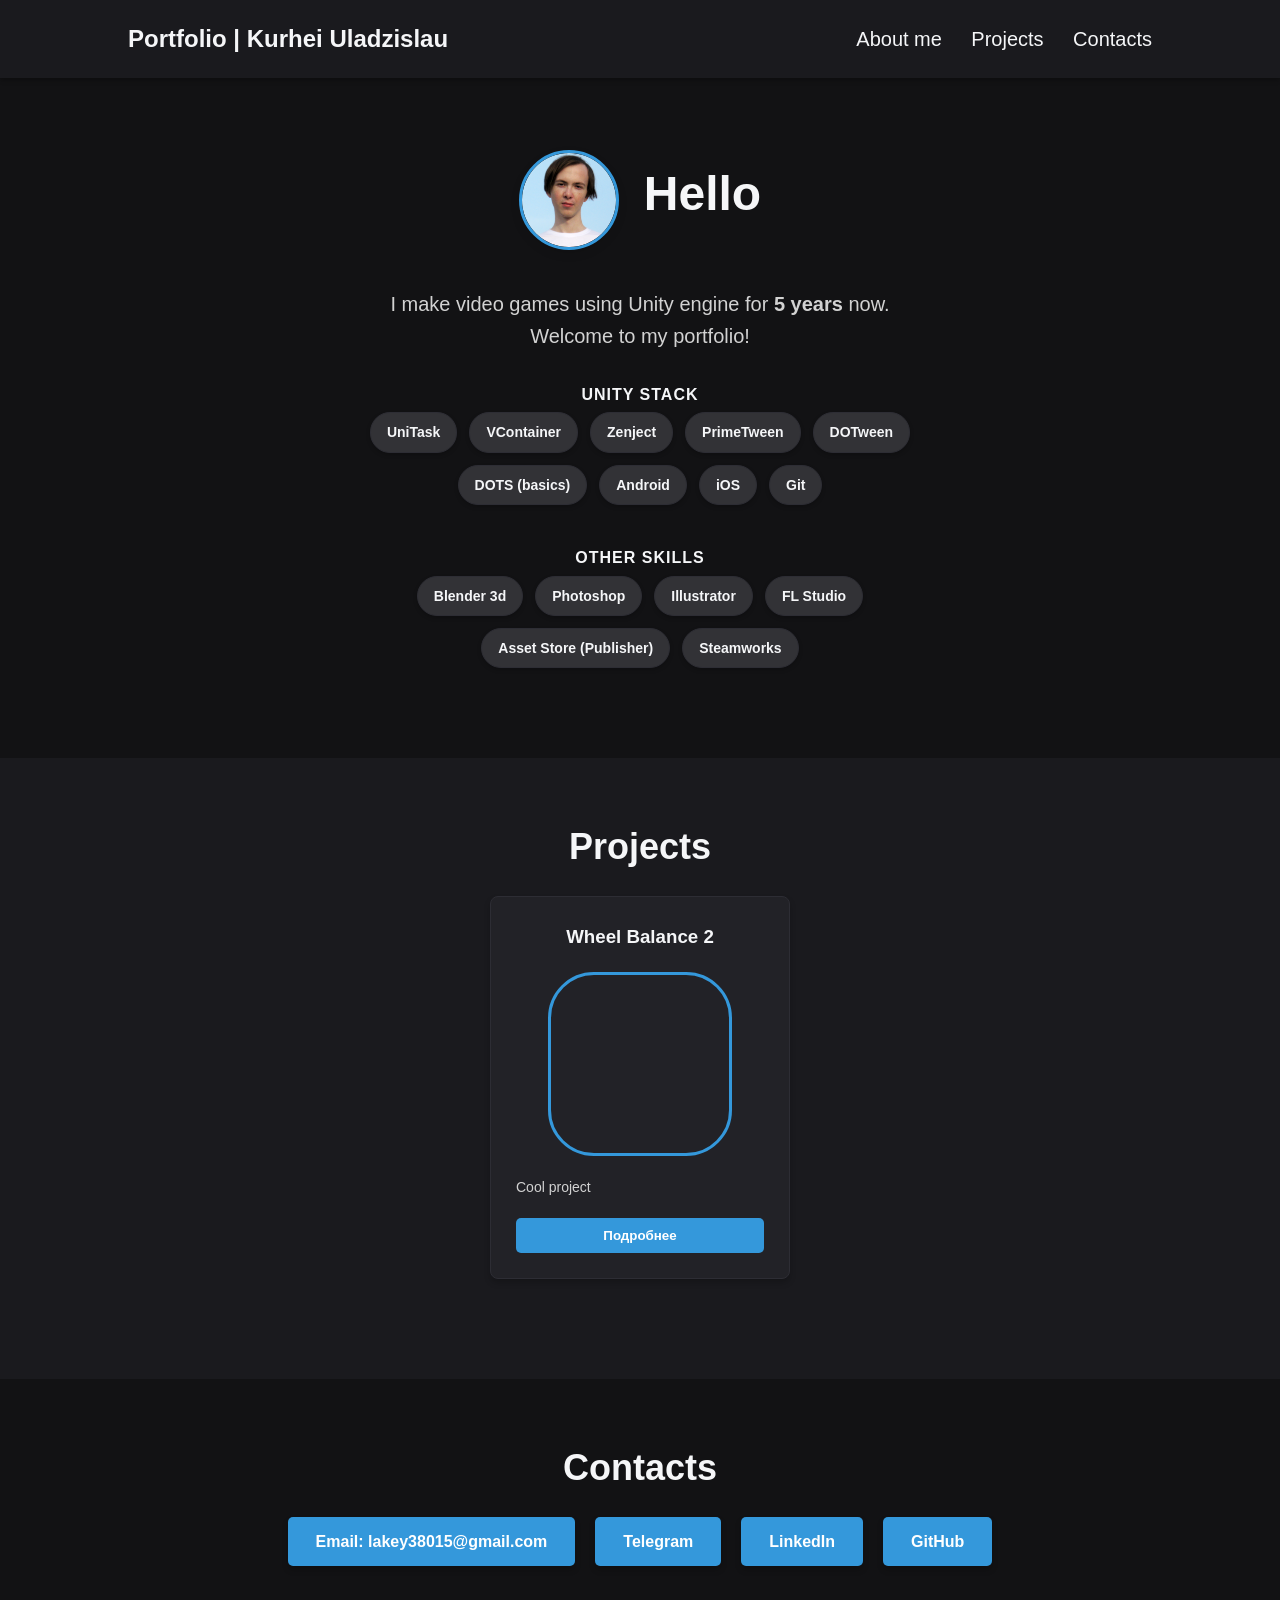
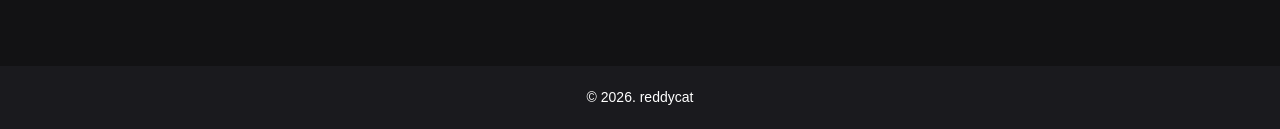
==== index.html @ 5a5abfe5 "[dev] WIP" ====
<!DOCTYPE html>
<html lang="ru">
<head>
    <meta charset="UTF-8">
    <meta name="viewport" content="width=device-width, initial-scale=1.0">
    <title>PORTFOLIO | Kurhei Uladzislau</title>
    <link rel="stylesheet" href="style.css">
</head>
<body>

    <header class="header">
        <a href="#" class="logo">Portfolio | Kurhei Uladzislau</a>
        <nav class="navbar">
            <a href="#about">About me</a>
            <a href="#projects">Projects</a>
            <a href="#contacts">Contacts</a>
        </nav>
    </header>

    <section id="about" class="about-section">
        <div class="about-content">
            
            <div class="about-main">
                <div class="about-avatar-wrapper">
                    <img src="images/me.png" alt="Моё фото" onerror="this.src='https://placeholder.com'">
                </div>
                <div class="about-greeting">
                    <h1>Hello</h1>
                </div>
            </div>

            <p class="about-description">
                I make video games using Unity engine for <b>5 years</b> now.<br>Welcome to my portfolio!
            </p>
            

            <div class="about-skills-wrapper">
                <h3 class="skills-title">Unity stack</h3>
                <div class="about-skills">
                    <span class="skill-tag">UniTask</span>
                    <span class="skill-tag">VContainer</span>
                    <span class="skill-tag">Zenject</span>
                    <span class="skill-tag">PrimeTween</span>
                    <span class="skill-tag">DOTween</span>
                    <span class="skill-tag">DOTS (basics)</span>
                    <span class="skill-tag">Android</span>
                    <span class="skill-tag">iOS</span>
                    <span class="skill-tag">Git</span>
                </div>
            </div>

            <div class="about-skills-wrapper">
                <h3 class="skills-title">Other skills</h3>
                <div class="about-skills">
                    <span class="skill-tag">Blender 3d</span>
                    <span class="skill-tag">Photoshop</span>
                    <span class="skill-tag">Illustrator</span>
                    <span class="skill-tag">FL Studio</span>
                    <span class="skill-tag">Asset Store (Publisher)</span>
                    <span class="skill-tag">Steamworks</span>
                </div>
            </div>
        </div>
    </section>

    <section id="projects" class="projects-section">
        <h2>Projects</h2>
        <div class="projects-grid" id="projectsGrid"></div>
    </section>

    <div class="modal-overlay" id="projectModal">
        <div class="modal-content">
            <button class="modal-close">&times;</button>
            <h2 id="modalTitle"></h2>
            <div class="modal-video-wrapper" id="modalVideoWrapper"></div>
            <div class="modal-screenshots" id="modalScreenshots"></div>
            <p id="modalDescription"></p>
        </div>
    </div>

<div class="modal-overlay image-preview-modal" id="imageModal">
    <div class="image-preview-content">
        <button class="gallery-btn prev-btn">&lsaquo;</button>
        <button class="gallery-btn next-btn">&rsaquo;</button>
        
        <button class="modal-close">&times;</button>
        <img id="previewImage" src="" alt="Крупный просмотр">
    </div>
</div>

    <section id="contacts" class="contacts-section">
        <h2>Contacts</h2>
        <div class="contact-links">
            <a href="mailto:lakey38015@gmail.com" class="contact-item">Email: lakey38015@gmail.com</a>
            <a href="https://t.me/reddycat" target="_blank" class="contact-item">Telegram</a>
            <a href="https://www.linkedin.com/in/uladzislau-kurhei/" target="_blank" class="contact-item">LinkedIn</a>
            <a href="https://github.com/MrBelarus" target="_blank" class="contact-item">GitHub</a>
        </div>
    </section>

    <footer class="footer">
        <p>&copy; 2026. reddycat</p>
    </footer>

    <script src="script.js"></script>
</body>
</html>
---- style.css ----
:root {
    --primary-color: #3498db;
    --primary-hover: #2980b9;
    --bg-main: #121214;
    --bg-second: #323236;
    --bg-card: #1a1a1e;
    --bg-card-inner: #222227;
    --text-dark: #f5f6f8;
    --text-muted: #d2d2d2;
    --text-nav: #f5f6f8;
    --border-color: #2d2d34;
    --shadow-light: rgba(0, 0, 0, 0.2);
    --shadow-header: rgba(0, 0, 0, 0.3);
    --shadow-hover: rgba(0, 0, 0, 0.45);
}


* {
    margin: 0;
    padding: 0;
    box-sizing: border-box;
    font-family: 'Segoe UI', Tahoma, Geneva, Verdana, sans-serif;
}

html {
    scroll-behavior: smooth;
}

body {
    background-color: var(--bg-main);
    color: #333;
    line-height: 1.6;
}

body.no-scroll {
    overflow: hidden;
}

.header {
    position: fixed;
    top: 0;
    left: 0;
    width: 100%;
    background-color: var(--bg-card);
    display: flex;
    justify-content: space-between;
    align-items: center;
    padding: 20px 10%;
    box-shadow: 0 2px 5px var(--shadow-header);
    z-index: 1000;
}

.logo {
    font-size: 24px;
    font-weight: bold;
    color: var(--text-dark);
    text-decoration: none;
}

.navbar a {
    font-size: 20px;
    color: var(--text-nav);
    text-decoration: none;
    margin-left: 25px;
    transition: color 0.3s;
}

.navbar a:hover {
    color: var(--primary-color);
}

.about-section {
    min-height: calc(50vh - 74px);
    padding-top: 150px;
    padding-bottom: 50px;
    padding-left: 10%;
    padding-right: 10%;
    display: flex;
    align-items: center;
    justify-content: center;
    background: var(--bg-main);
    text-align: center;
}

.about-content h1 {
    font-size: 48px;
    margin-bottom: 20px;
    color: var(--text-dark);
}

.highlight {
    color: var(--primary-color);
}

.about-content p {
    font-size: 20px;
    max-width: 600px;
    margin: 0 auto 30px;
    color: var(--text-muted);
}

.about-main {
    display: flex;
    align-items: center;
    justify-content: center;
    gap: 25px;
    margin: 0 auto 30px;
    width: fit-content;
    max-width: 100%;
}

.about-avatar-wrapper img {
    width: 100px;
    height: 100px;
    max-width: 120px;
    max-height: 120px;
    min-width: 70px;
    min-height: 70px;
    border-radius: 50%;
    object-fit: cover;
    border: 3px solid var(--primary-color);
    box-shadow: 0 4px 10px rgba(0,0,0,0.1);
    flex-shrink: 0;
}

.about-greeting h1 {
    font-size: 48px;
    color: var(--text-dark);
    text-align: left;
    line-height: 1.2;
}

@media (max-width: 768px) {
    .about-main {
        gap: 15px;
    }
    
    .about-avatar-wrapper img {
        width: 80px;
        height: 80px;
    }
    
    .about-greeting h1 {
        font-size: 32px;
    }
}

/* Skills */
.about-skills {
    display: flex;
    flex-wrap: wrap;
    justify-content: center;
    gap: 12px;
    max-width: 600px;
    margin: 0 auto 40px;
}

.about-skills-wrapper {
    margin-bottom: 40px;
}

.skill-tag {
    background-color: var(--bg-second);
    color: var(--text-dark);
    padding: 8px 16px;
    font-size: 14px;
    font-weight: 600;
    border-radius: 20px;
    border: 1px solid var(--border-color);
    box-shadow: 0 2px 4px var(--shadow-light);
    transition: transform 0.2s ease, border-color 0.2s ease;
}

.skills-title {
    font-size: 16px;
    color: var(--text-dark);
    text-transform: uppercase;
    letter-spacing: 1px;
    margin-bottom: 5px;
    text-align: center;
}

.skill-tag:hover {
    border-color: var(--primary-color);
}

/* Other */

.btn {
    display: inline-block;
    padding: 8px 28px;
    background-color: var(--primary-color);
    color: #fff;
    text-decoration: none;
    border-radius: 5px;
    font-weight: bold;
    transition: background 0.3s;
}

.btn:hover {
    background-color: var(--primary-hover);
}

.projects-section {
    padding: 60px 10% 100px;
    background-color: var(--bg-card);
}

.projects-section h2, .contacts-section h2 {
    text-align: center;
    font-size: 36px;
    margin-bottom: 20px;
    color: var(--text-dark);
}

.projects-grid {
    display: flex;
    flex-wrap: wrap;
    gap: 30px;
    justify-content: center;
}

.project-card {
    background-color: var(--bg-card-inner);
    border: 1px solid var(--border-color);
    border-radius: 8px;
    padding: 25px;
    width: 300px;
    box-shadow: 0 4px 6px var(--shadow-light);
    transition: transform 0.1s ease-out, box-shadow 0.5s ease;
}

.project-card:hover {
    transform: scale(1.05);
    box-shadow: 0 4px 8px var(--shadow-hover);
}

.project-card h3 {
    text-align: center;
    margin-bottom: 15px;
    color: var(--text-dark);
}

.project-card p {
    font-size: 14px;
    color: var(--text-muted);
    margin-bottom: 20px;
}

.project-link {
    color: var(--primary-color);
    text-decoration: none;
    font-weight: bold;
}

.project-image-wrapper {
    display: flex;
    justify-content: center;
    align-items: center;
    margin: 20px 0;
}

.project-image-wrapper img {
    width: 184px;
    height: 184px;
    border-radius: 25%;
    object-fit: cover;
    border: 3px solid var(--primary-color);
}

.project-image-click {
    cursor: pointer;
    transition: opacity 0.2s ease;
}

.project-image-click:hover {
    opacity: 0.85;
}

/* Modal / Popup window project info */
.project-btn-open {
    display: inline-block;
    padding: 10px 20px;
    background-color: var(--primary-color);
    color: #fff;
    border: none;
    border-radius: 5px;
    font-weight: bold;
    cursor: pointer;
    transition: background 0.3s;
    width: 100%;
    text-align: center;
}

.project-btn-open:hover {
    background-color: var(--primary-hover);
}

.modal-overlay {
    position: fixed;
    top: 0;
    left: 0;
    width: 100%;
    height: 100%;
    background-color: rgba(0, 0, 0, 0.6);
    backdrop-filter: blur(5px);
    display: flex;
    justify-content: center;
    align-items: center;
    z-index: 2000;
    opacity: 0;
    pointer-events: none;
    transition: none;
}

.modal-overlay.active {
    opacity: 1;
    pointer-events: all;
}

.modal-content {
    background-color: var(--bg-card);
    padding: 40px;
    border-radius: 12px;
    width: 90%;
    max-width: 800px;
    max-height: 90vh;
    overflow-y: auto;
    position: relative;
    box-shadow: 0 20px 40px rgba(0, 0, 0, 0.3);
    opacity: 0;
    transform: scale(0.85);
    transition: opacity 0.5s ease, transform 0.3s ease;
}

#modalTitle {
    color: var(--text-dark);
    font-size: 24px;
    margin-bottom: 16px;
}

.modal-overlay.active .modal-content {
    opacity: 1;
    transform: scale(1);
}

.modal-close {
    position: absolute;
    top: 15px;
    right: 20px;
    font-size: 30px;
    background: none;
    border: none;
    color: var(--text-dark);
    cursor: pointer;
}



.modal-screenshots {
    display: flex;
    flex-wrap: nowrap;
    gap: 15px;
    margin-bottom: 25px;
    overflow-x: auto;
    overflow-y: hidden;
    padding-bottom: 10px;
    
    -webkit-overflow-scrolling: touch; 
    scroll-snap-type: x mandatory;
}

.modal-screenshots img {
    width: 280px;
    height: 180px;
    flex-shrink: 0;
    border-radius: 6px;
    border: 1px solid var(--border-color);
    object-fit: cover;
    scroll-snap-align: start;
}

.modal-screenshots::-webkit-scrollbar {
    height: 6px;
}

.modal-screenshots::-webkit-scrollbar-track {
    background: var(--bg-card-inner);
    border-radius: 10px;
}

.modal-screenshots::-webkit-scrollbar-thumb {
    background: var(--primary-color);
    border-radius: 10px;
}



.modal-video-wrapper {
    position: relative;
    width: 100%;
    margin-bottom: 25px;
    background: #000;
    border-radius: 8px;
    overflow: hidden;
    box-shadow: 0 4px 10px rgba(0,0,0,0.1);
    display: flex;
    justify-content: center;
    align-items: center;
}

.modal-video-wrapper .video-blur {
    position: absolute;
    top: 0;
    left: 0;
    width: 100%;
    height: 100%;
    object-fit: cover;
    filter: blur(25px) brightness(0.6);
    transform: scale(1.1);
    z-index: 1;
    pointer-events: none;
}

.modal-video-wrapper .video-main {
    position: relative;
    z-index: 2;
    display: block;
    width: auto;
    max-width: 100%;
    height: 400px;
    max-height: 50vh;
    object-fit: contain;
}

@media (max-width: 768px) {
    .modal-video-wrapper .video-main {
        height: 300px;
        max-height: 40vh;
    }
}

.modal-content p {
    color: var(--text-muted);
    font-size: 16px;
    line-height: 1.6;
}

/* Image preview start */
.previewable {
    cursor: zoom-in;
    transition: opacity 0.2s ease;
}

.previewable:hover {
    opacity: 0.9;
}

.image-preview-modal {
    background-color: rgba(0, 0, 0, 0.9);
    padding: 20px;
}

.image-preview-content {
    position: relative;
    width: auto;
    height: auto;
    max-width: 90vw;
    max-height: 85vh;
    display: flex;
    justify-content: center;
    align-items: center;
}

.image-preview-content img {
    width: 100%;
    height: 100%;
    max-width: 100%;
    max-height: 85vh;
    border-radius: 6px;
    box-shadow: 0 10px 30px rgba(0, 0, 0, 0.5);
    object-fit: contain;
}

.image-preview-modal .modal-close {
    color: #fff;
    top: -45px;
    right: 0;
    font-size: 36px;
}

@media (max-width: 768px) {
    .image-preview-content {
        max-width: 95vw;
        max-height: 80vh;
    }
    .image-preview-content img {
        max-height: 80vh;
    }
    .image-preview-modal .modal-close {
        top: -40px;
        right: 10px;
    }
}

.gallery-btn {
    position: absolute;
    top: 0;
    height: 100%;
    width: 200px;
    background: transparent;
    border: none;
    color: rgb(255, 255, 255);
    font-size: 70px;
    font-family: serif;
    cursor: pointer;
    z-index: 2010;
    transition: color 0.2s, background-color 0.2s, opacity 0.2s;
    user-select: none;
    background-image: none;
    
    display: flex;
    justify-content: center;
    align-items: center;
}

.gallery-btn:hover {
    color: var(--primary-color);
}

.prev-btn { left: -135px; }
.next-btn { right: -135px; }

@media (max-width: 1100px) {
    .gallery-btn {
        font-size: 50px;
        color: rgba(255, 255, 255, 0.9);
    }

    .prev-btn { left: -70px; }
    .next-btn { right: -70px; }
}

/* Image preview end */

.contacts-section {
    padding: 60px 10% 100px;
    background-color: var(--bg-main);
    text-align: center;
}

.contacts-section p {
    margin-bottom: 30px;
    font-size: 18px;
    color: var(--text-muted);
}

.contact-links {
    display: flex;
    justify-content: center;
    gap: 20px;
    flex-wrap: wrap;
}

.contact-item {
    background-color: var(--primary-color); 
    color: #ffffff;
    padding: 12px 28px;
    font-size: 16px;
    font-weight: bold;
    text-decoration: none;
    border-radius: 5px;
    box-shadow: 0 4px 6px var(--shadow-light);
    display: inline-flex;
    align-items: center;
    gap: 8px;
    transition: background-color 0.2s, transform 0.2s, box-shadow 0.2s;
}

.contact-item:hover {
    background-color: var(--primary-hover);
    color: #fff;
}

.footer {
    background-color: var(--bg-card);
    color: #fff;
    text-align: center;
    padding: 20px;
    font-size: 14px;
}

@media (max-width: 768px) {
    .header {
        flex-direction: column;
        padding: 15px;
    }
    .navbar {
        margin-top: 15px;
    }
    .navbar a {
        margin: 0 10px;
    }
    .about-content h1 {
        font-size: 36px;
    }
    .project-card {
        width: 100%;
    }
}
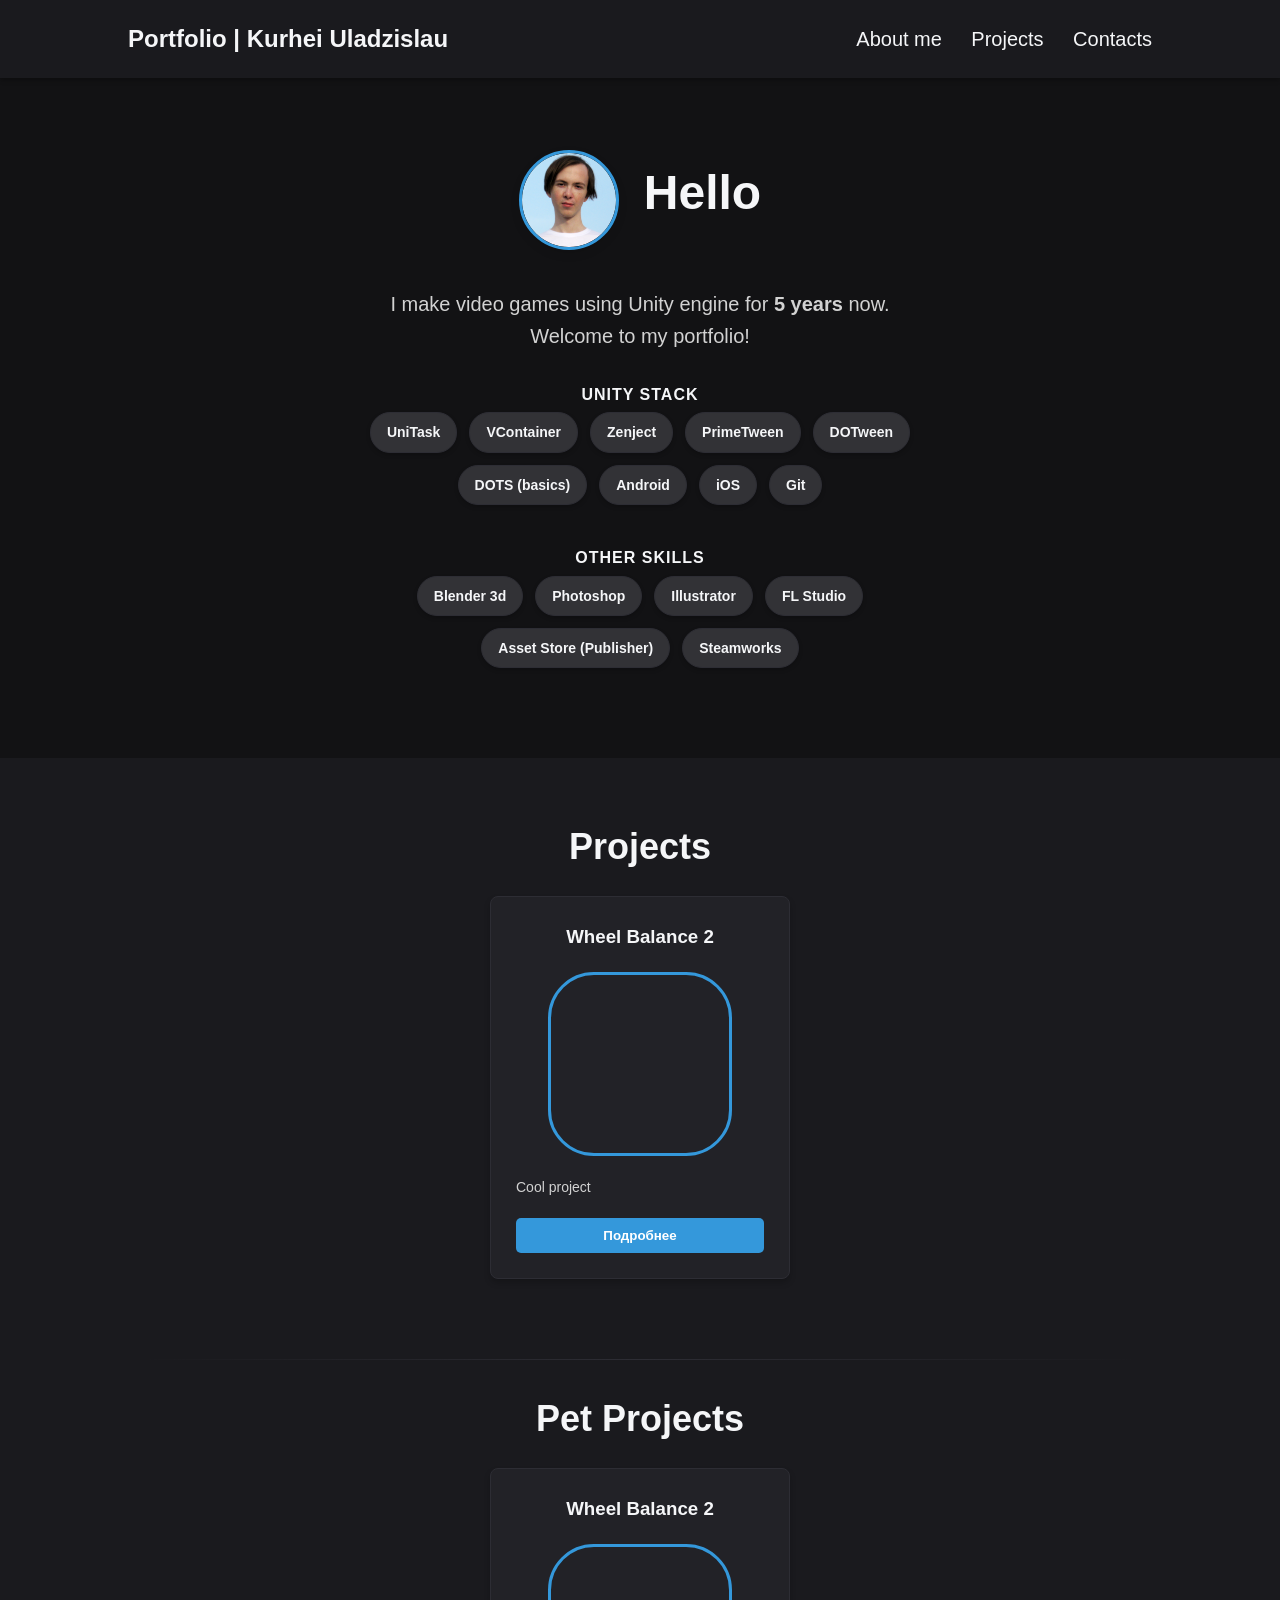
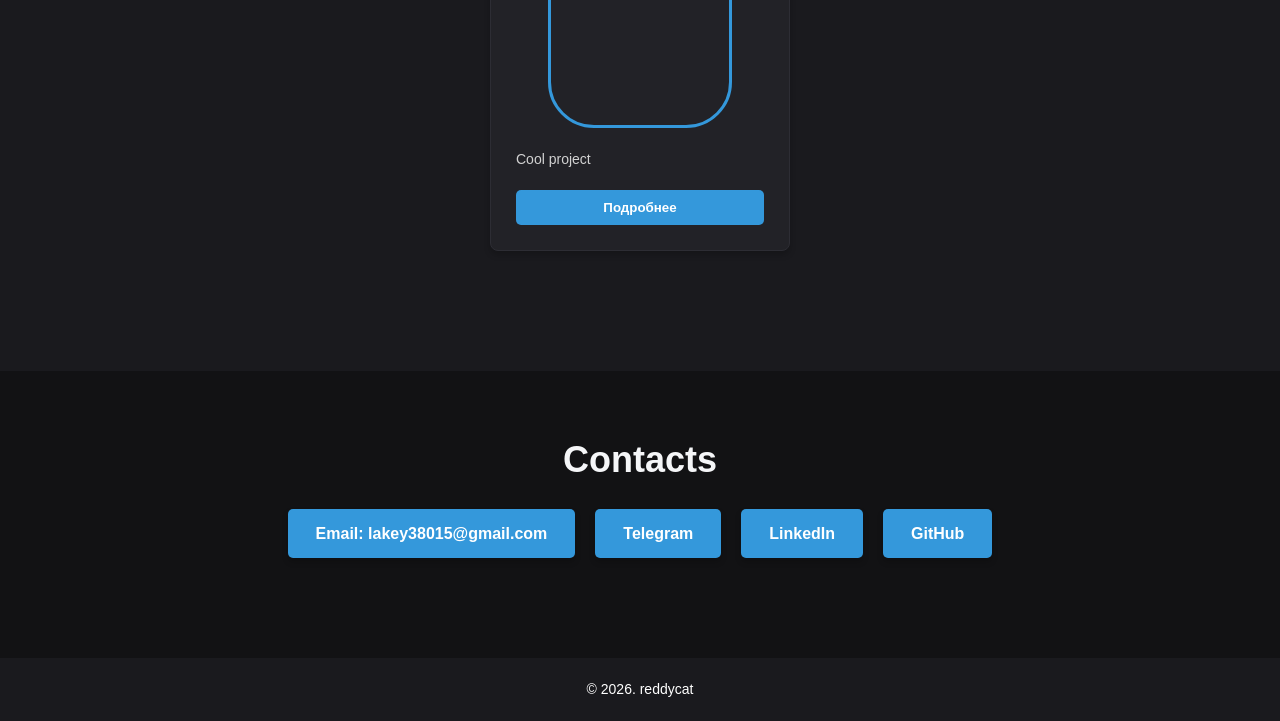
==== commit d541cad6: "WIP" ====
--- a/index.html
+++ b/index.html
@@ -63,10 +63,21 @@
         </div>
     </section>
 
-    <section id="projects" class="projects-section">
+    <!-- Project sections -->
+     
+    <!-- Mark project section first as project-group-first -->
+    <!-- Mark project section last as project-group-last -->
+    <section id="projects" class="projects-section project-group project-group-first">
         <h2>Projects</h2>
         <div class="projects-grid" id="projectsGrid"></div>
     </section>
+
+    <section id="pet-projects" class="projects-section project-group project-group-last">
+        <h2>Pet Projects</h2>
+        <div class="projects-grid" id="petProjectsGrid"></div>
+    </section>
+
+    <!-- End project sections -->
 
     <div class="modal-overlay" id="projectModal">
         <div class="modal-content">
@@ -102,6 +113,7 @@
         <p>&copy; 2026. reddycat</p>
     </footer>
 
+    <script src="markdown-it.min.js"></script>
     <script src="script.js"></script>
 </body>
 </html>
--- a/style.css
+++ b/style.css
@@ -69,6 +69,10 @@
     color: var(--primary-color);
 }
 
+section[id] {
+    scroll-margin-top: 30px;
+}
+
 .about-section {
     min-height: calc(50vh - 74px);
     padding-top: 150px;
@@ -127,21 +131,24 @@
     font-size: 48px;
     color: var(--text-dark);
     text-align: left;
-    line-height: 1.2;
-}
-
-@media (max-width: 768px) {
+}
+
+@media (max-width: 864px) {
     .about-main {
         gap: 15px;
     }
     
     .about-avatar-wrapper img {
-        width: 80px;
-        height: 80px;
+        width: 100px;
+        height: 100px;
     }
     
     .about-greeting h1 {
-        font-size: 32px;
+        font-size: 48px;
+    }
+
+    section[id] {
+        scroll-margin-top: 50px;
     }
 }
 
@@ -202,7 +209,7 @@
 }
 
 .projects-section {
-    padding: 60px 10% 100px;
+    padding: 60px 5px 100px;
     background-color: var(--bg-card);
 }
 
@@ -211,6 +218,29 @@
     font-size: 36px;
     margin-bottom: 20px;
     color: var(--text-dark);
+}
+
+.project-group {
+    padding-top: 30px;
+    padding-bottom: 50px;
+}
+
+.project-group-first {
+    padding-top: 60px;
+}
+
+.project-group-last {
+    padding-bottom: 120px;
+}
+
+.project-group + .project-group::before {
+    content: "";
+    display: block;
+    width: 80%;
+    max-width: 1000px;
+    height: 1px;
+    background: linear-gradient(to right, transparent, var(--border-color), transparent);
+    margin: 0 auto 30px; /* Отступ до заголовка */
 }
 
 .projects-grid {
@@ -225,7 +255,8 @@
     border: 1px solid var(--border-color);
     border-radius: 8px;
     padding: 25px;
-    width: 300px;
+    flex: 1 1 300px;
+    max-width: 300px;
     box-shadow: 0 4px 6px var(--shadow-light);
     transition: transform 0.1s ease-out, box-shadow 0.5s ease;
 }
@@ -328,15 +359,44 @@
     overflow-y: auto;
     position: relative;
     box-shadow: 0 20px 40px rgba(0, 0, 0, 0.3);
+
+    scrollbar-width: thin;
+    scrollbar-color: var(--primary-color) var(--bg-card-inner);
+
     opacity: 0;
     transform: scale(0.85);
     transition: opacity 0.5s ease, transform 0.3s ease;
 }
 
+.modal-content::-webkit-scrollbar {
+    width: 6px;
+}
+
+.modal-content::-webkit-scrollbar-track {
+    background: var(--bg-card-inner);
+    border-radius: 0 12px 12px 0;
+}
+
+.modal-content::-webkit-scrollbar-thumb {
+    background: var(--primary-color);
+    border-radius: 10px;
+}
+
+.modal-content::-webkit-scrollbar-thumb:hover {
+    background: var(--primary-hover);
+}
+
 #modalTitle {
     color: var(--text-dark);
     font-size: 24px;
     margin-bottom: 16px;
+}
+
+@media (max-width: 768px) {
+    .modal-content {
+        padding: 20px;
+        width: 95%;
+    }
 }
 
 .modal-overlay.active .modal-content {
@@ -433,7 +493,7 @@
     object-fit: contain;
 }
 
-@media (max-width: 768px) {
+@media (max-width: 864px) {
     .modal-video-wrapper .video-main {
         height: 300px;
         max-height: 40vh;
@@ -489,7 +549,7 @@
     font-size: 36px;
 }
 
-@media (max-width: 768px) {
+@media (max-width: 864px) {
     .image-preview-content {
         max-width: 95vw;
         max-height: 80vh;
@@ -590,7 +650,7 @@
     font-size: 14px;
 }
 
-@media (max-width: 768px) {
+@media (max-width: 864px) {
     .header {
         flex-direction: column;
         padding: 15px;
@@ -607,4 +667,80 @@
     .project-card {
         width: 100%;
     }
+}
+
+/* markdown text */
+.md-content {
+    width: 100%;
+    word-break: break-word;
+    overflow-wrap: break-word;
+}
+
+.md-content ul, 
+.md-content ol {
+    padding-left: 24px;
+    margin-top: 8px;
+    margin-bottom: 16px;
+    list-style-position: outside;
+}
+
+.md-content li {
+    margin-bottom: 6px;
+    color: var(--text-muted);
+    line-height: 1.6;
+}
+
+.md-content p {
+    color: var(--text-muted);
+    font-size: 16px;
+    line-height: 1.6;
+    margin-bottom: 14px;
+}
+
+.md-content h1, .md-content h2, .md-content h3, 
+.md-content h4, .md-content h5, .md-content h6 {
+    color: var(--text-dark);
+    margin-top: 20px;
+    margin-bottom: 10px;
+    line-height: 1.3;
+}
+
+.md-content h3 { font-size: 20px; }
+
+.md-content a {
+    color: var(--primary-color);
+    text-decoration: none;
+    font-weight: bold;
+    word-break: break-all;
+    transition: color 0.2s;
+}
+
+.md-content a:hover {
+    color: var(--primary-hover);
+    text-decoration: underline;
+}
+
+.md-content pre {
+    background-color: var(--bg-card-inner);
+    border: 1px solid var(--border-color);
+    padding: 14px;
+    border-radius: 8px;
+    overflow-x: auto;
+    margin: 15px 0;
+}
+
+.md-content code {
+    font-family: 'Courier New', Courier, monospace;
+    font-size: 14px;
+    color: var(--primary-color);
+    background-color: rgba(255, 255, 255, 0.05);
+    padding: 2px 6px;
+    border-radius: 4px;
+}
+
+.md-content img {
+    max-width: 100%;
+    height: auto;
+    border-radius: 6px;
+    margin: 15px 0;
 }
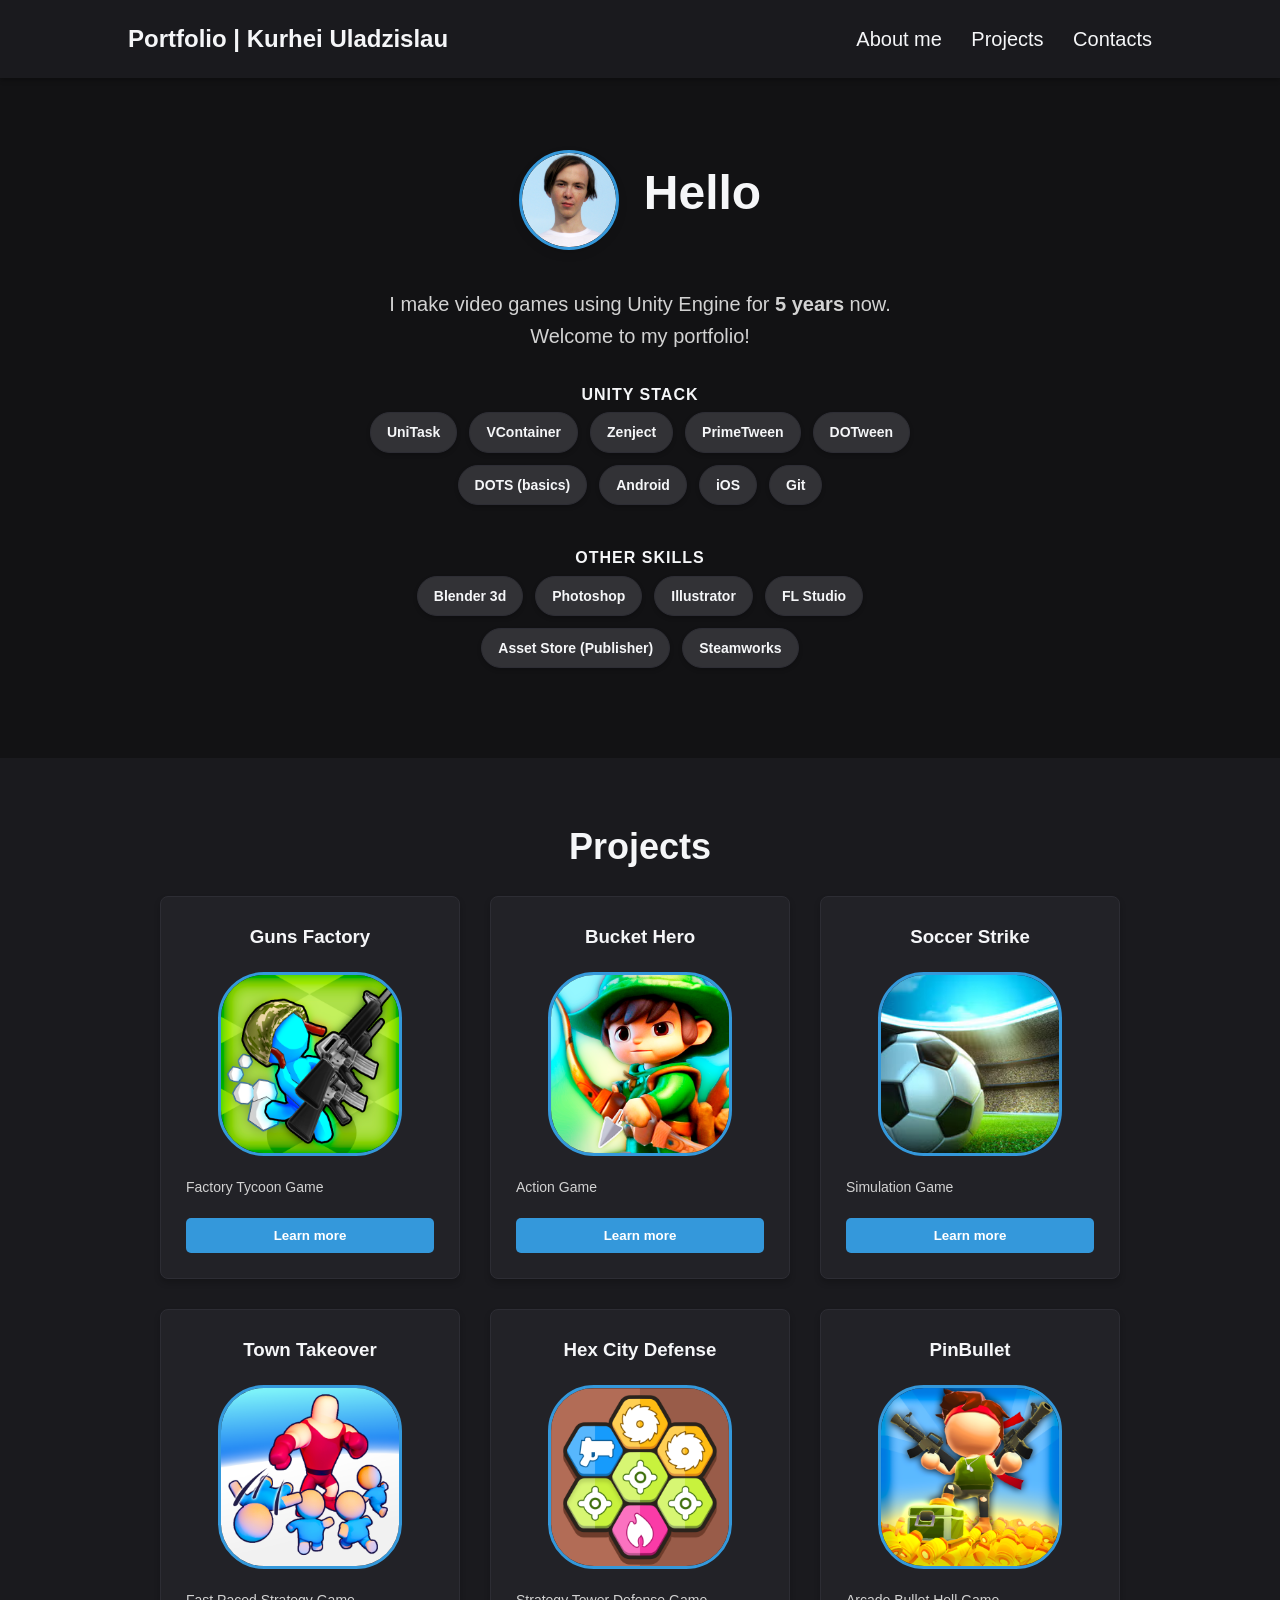
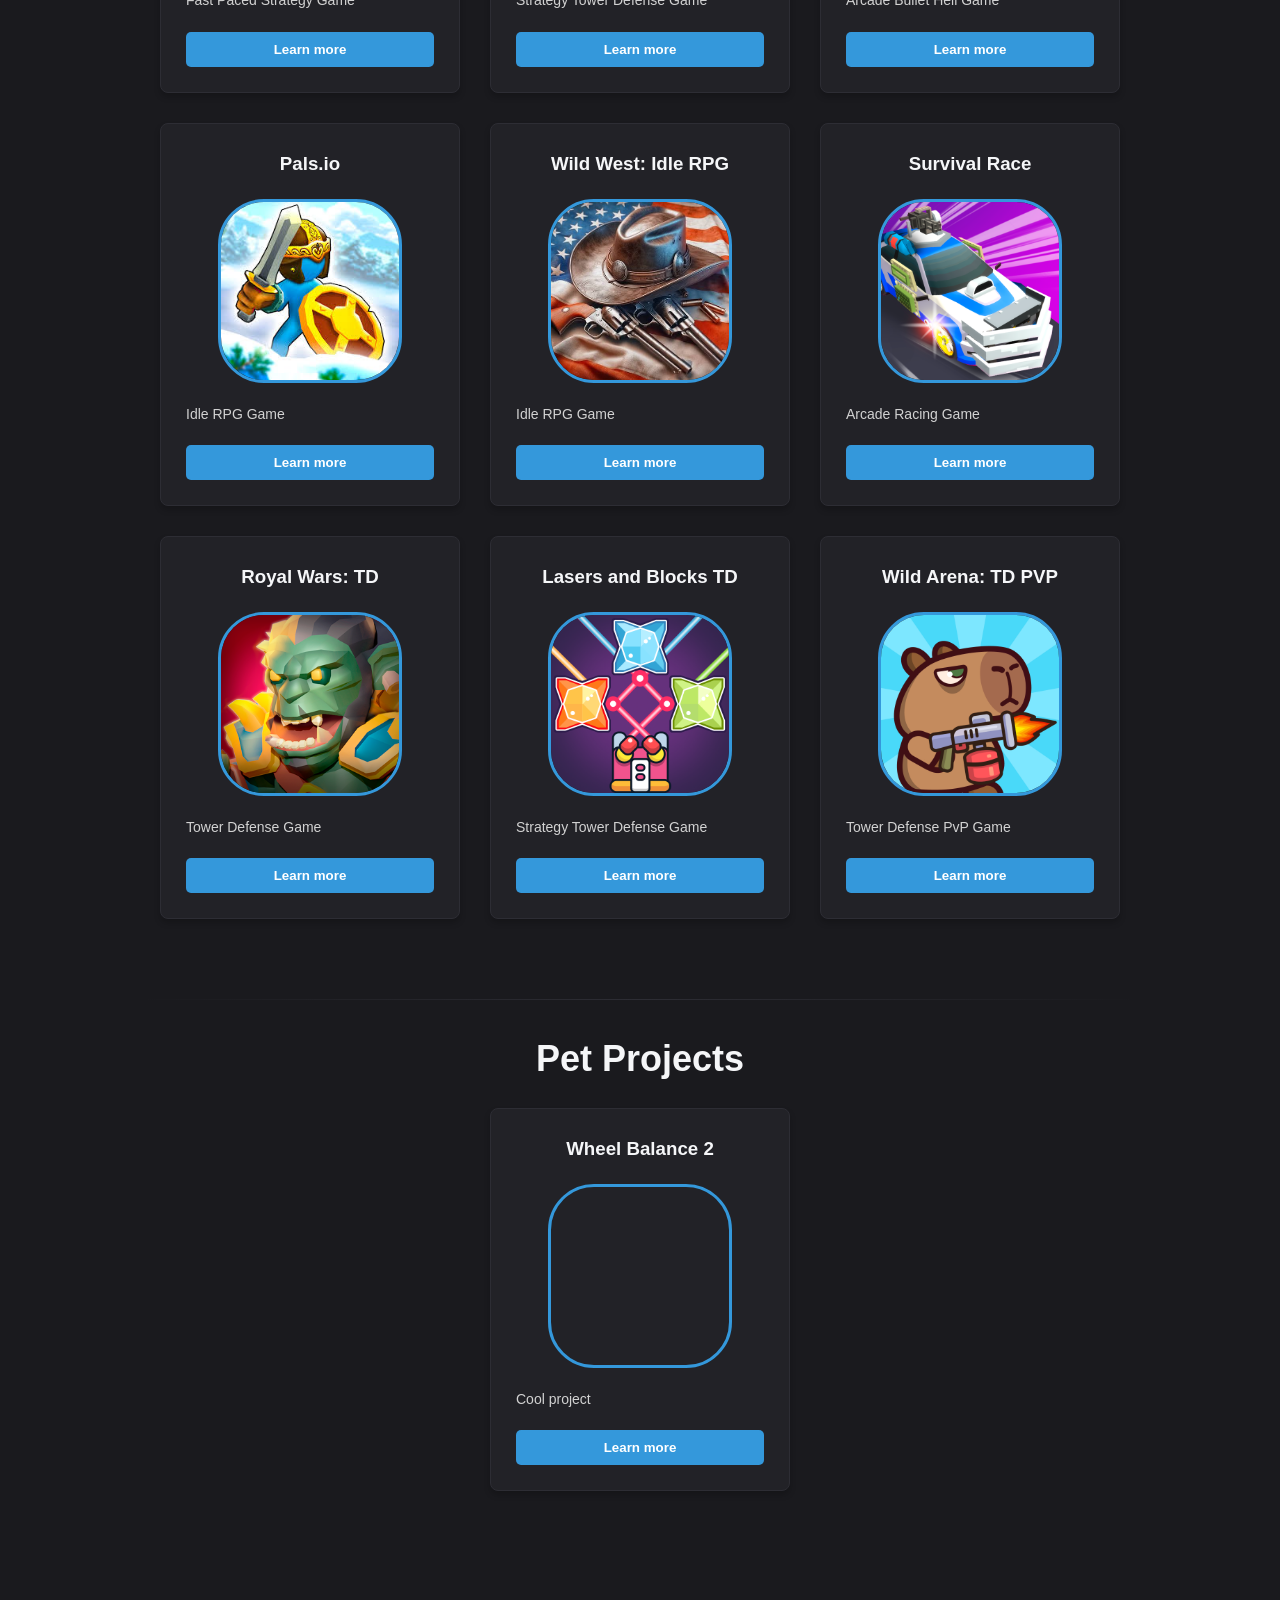
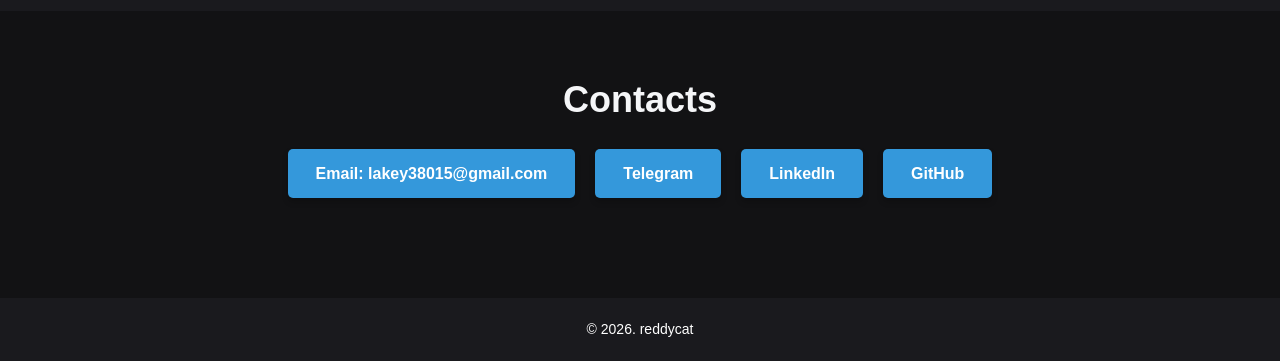
==== commit 4a9502b4: "Job projects without video" ====
--- a/index.html
+++ b/index.html
@@ -30,7 +30,7 @@
             </div>
 
             <p class="about-description">
-                I make video games using Unity engine for <b>5 years</b> now.<br>Welcome to my portfolio!
+                I make video games using Unity Engine for <b>5 years</b> now.<br>Welcome to my portfolio!
             </p>
             
 
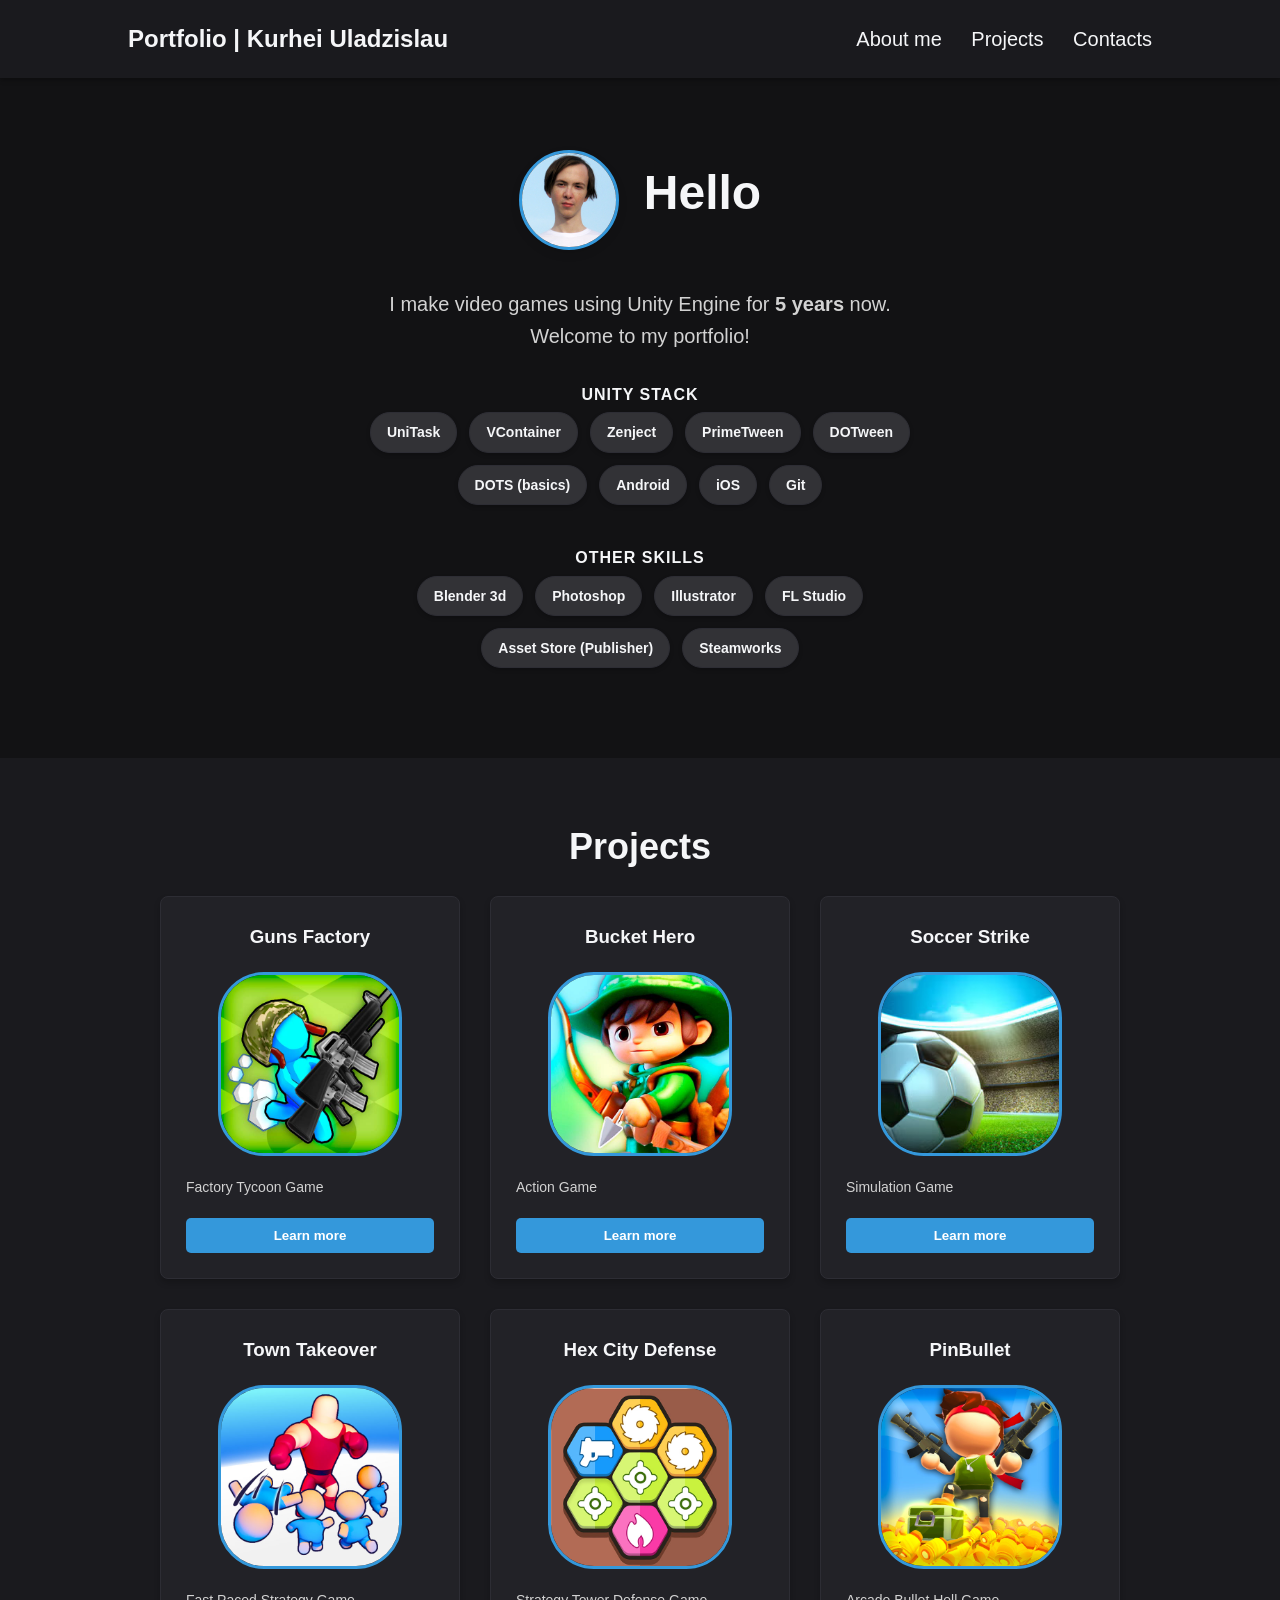
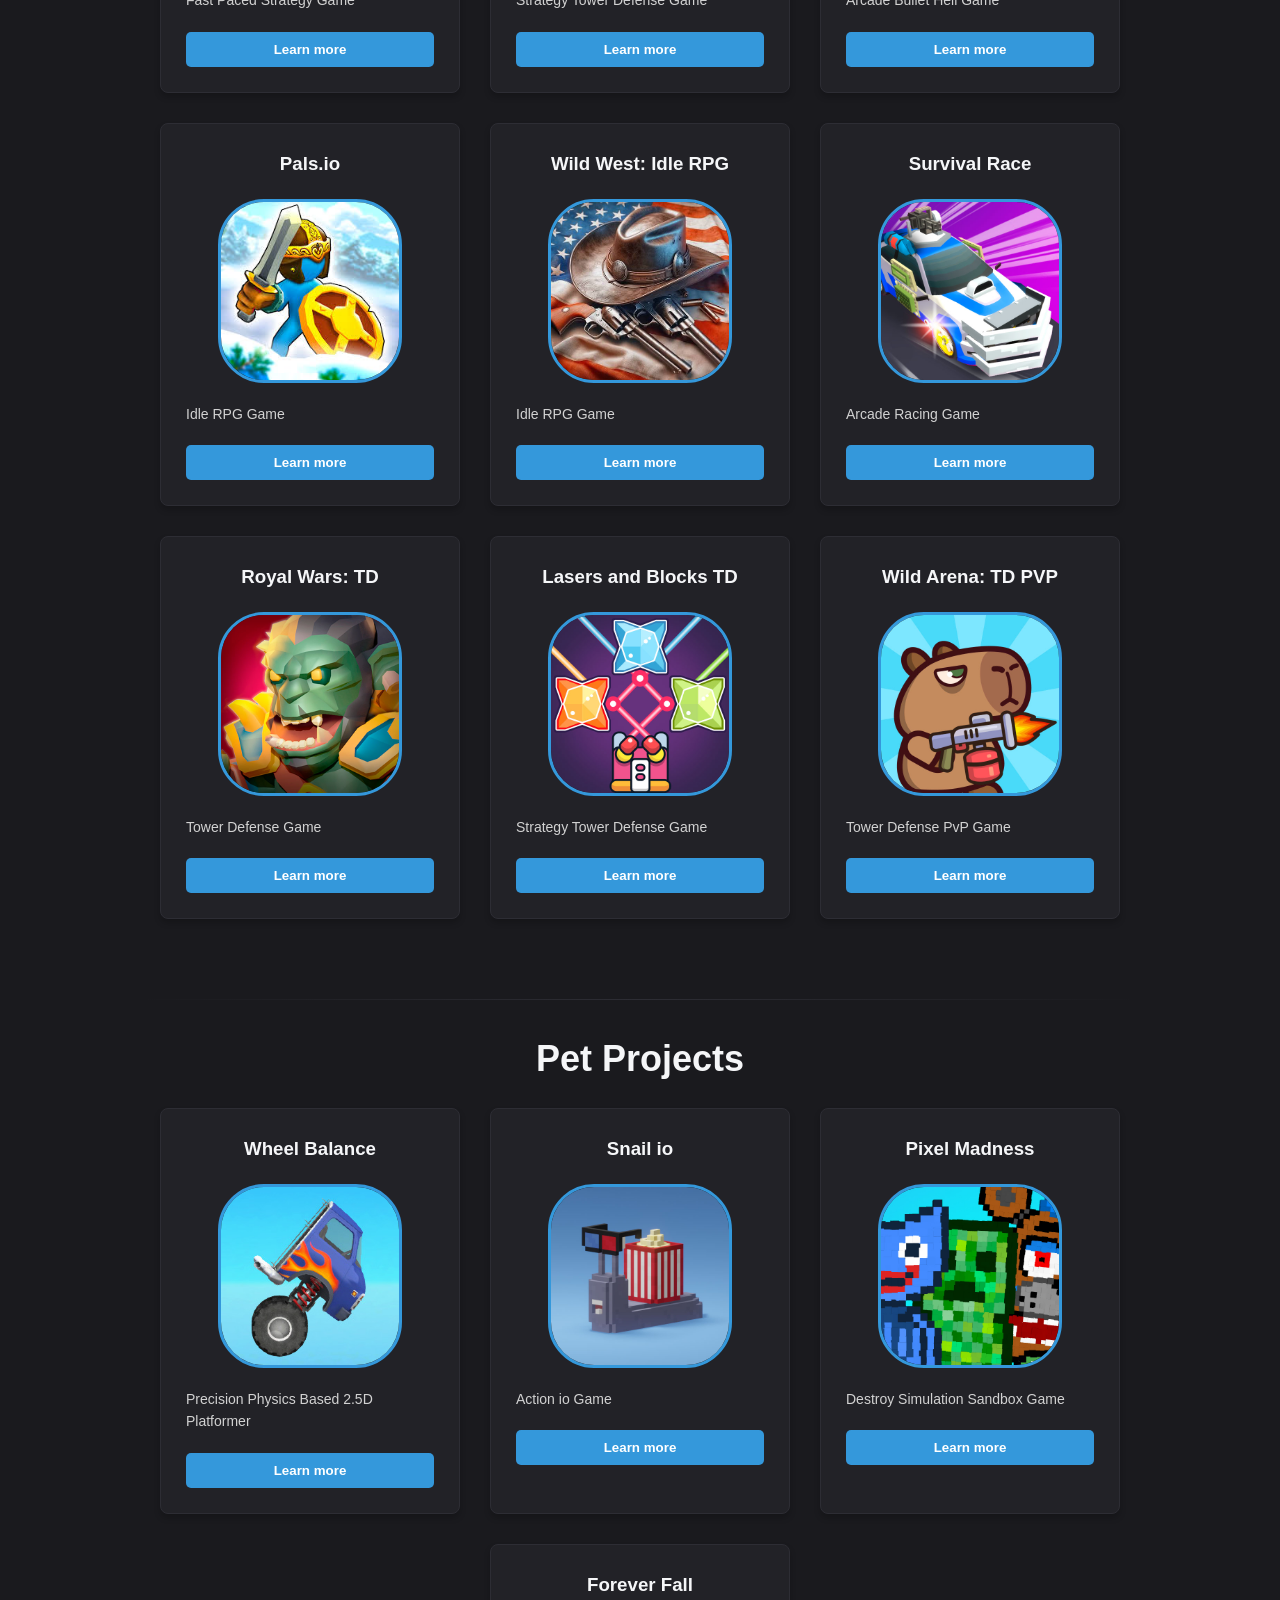
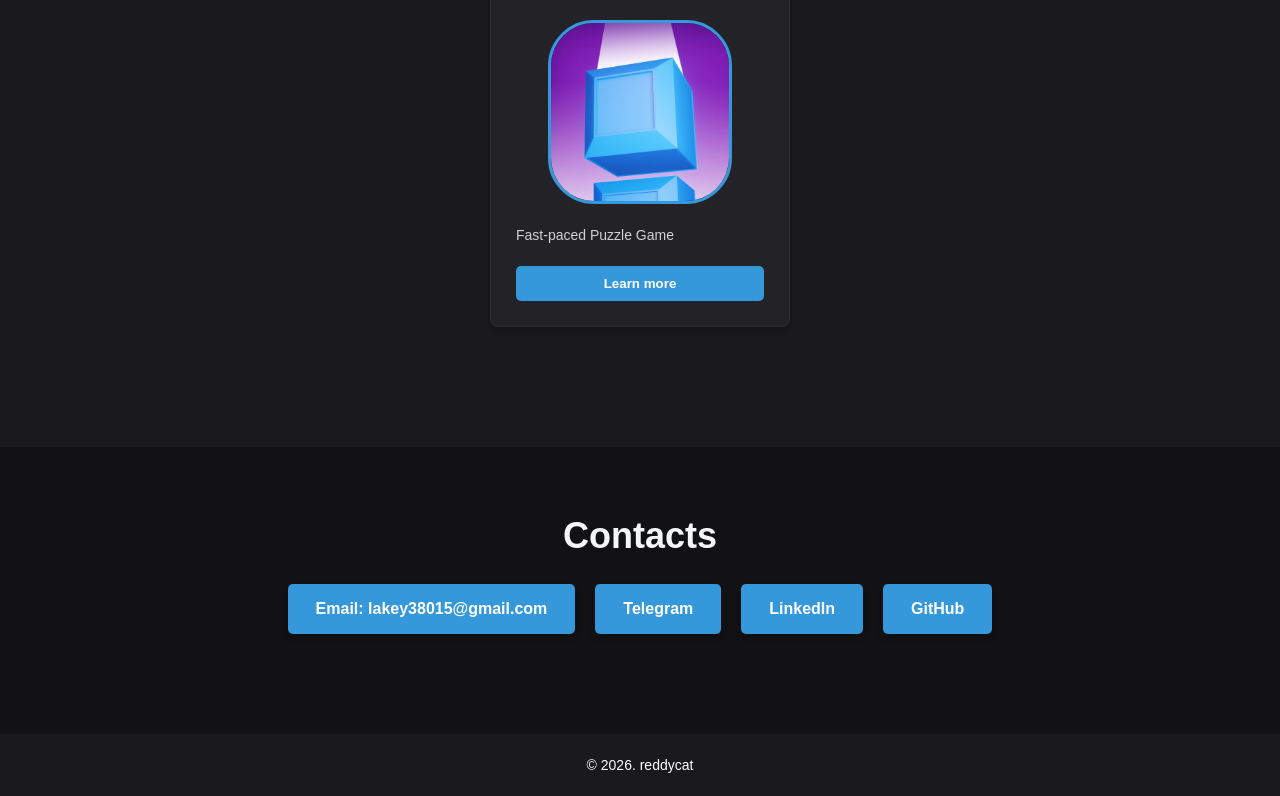
==== commit 8825c021: "[dev] Youtube video support | Embed frame support" ====
--- a/index.html
+++ b/index.html
@@ -85,6 +85,7 @@
             <h2 id="modalTitle"></h2>
             <div class="modal-video-wrapper" id="modalVideoWrapper"></div>
             <div class="modal-screenshots" id="modalScreenshots"></div>
+            <div id="embeddedWrapper"></div>
             <p id="modalDescription"></p>
         </div>
     </div>
--- a/style.css
+++ b/style.css
@@ -491,6 +491,23 @@
     height: 400px;
     max-height: 50vh;
     object-fit: contain;
+}
+
+.youtube-responsive-wrapper {
+    position: relative;
+    padding-bottom: 56.25%;
+    height: 0;
+    overflow: hidden;
+    width: 100%;
+    border-radius: 8px;
+}
+
+.youtube-responsive-wrapper iframe {
+    position: absolute;
+    top: 0;
+    left: 0;
+    width: 100%;
+    height: 100%;
 }
 
 @media (max-width: 864px) {
@@ -743,4 +760,44 @@
     height: auto;
     border-radius: 6px;
     margin: 15px 0;
+}
+
+
+/* Embeded for modal window */
+.project-btn-embed {
+    display: inline-block;
+    padding: 10px 20px;
+    background-color: var(--primary-color);
+    color: #fff;
+    border: none;
+    border-radius: 5px;
+    font-weight: bold;
+    cursor: pointer;
+    transition: background 0.3s;
+    width: 100%;
+    text-align: center;
+}
+
+.project-btn-embed:hover {
+    background-color: var(--primary-hover);
+}
+
+.embed-responsive-wrapper {
+    position: relative;
+    width: 100%;
+    padding-bottom: 56.25%;
+    height: 0;
+    margin: 20px 0;
+    overflow: hidden;
+    border-radius: 8px;
+    box-shadow: 0 4px 12px rgba(0,0,0,0.15);
+}
+
+.embed-responsive-wrapper iframe {
+    position: absolute;
+    top: 0;
+    left: 0;
+    width: 100% !important;
+    height: 100% !important;
+    border: 0;
 }
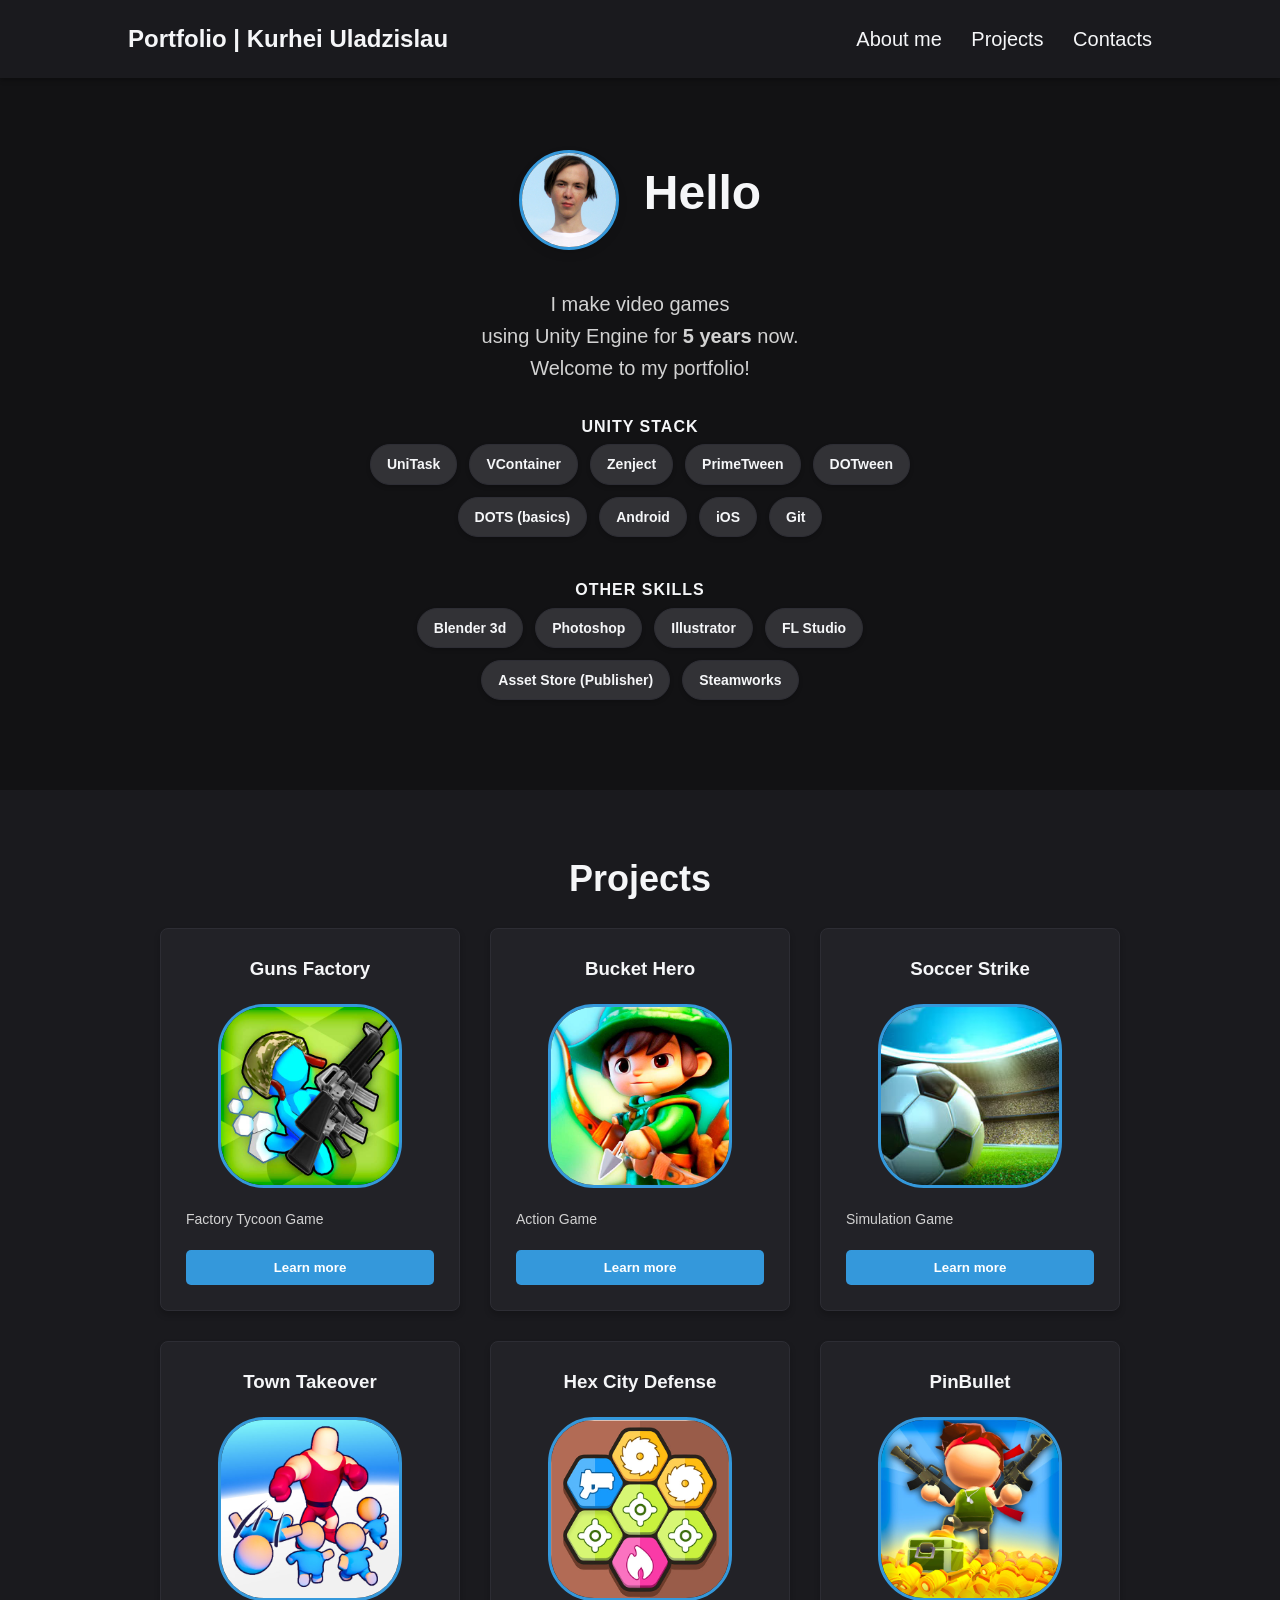
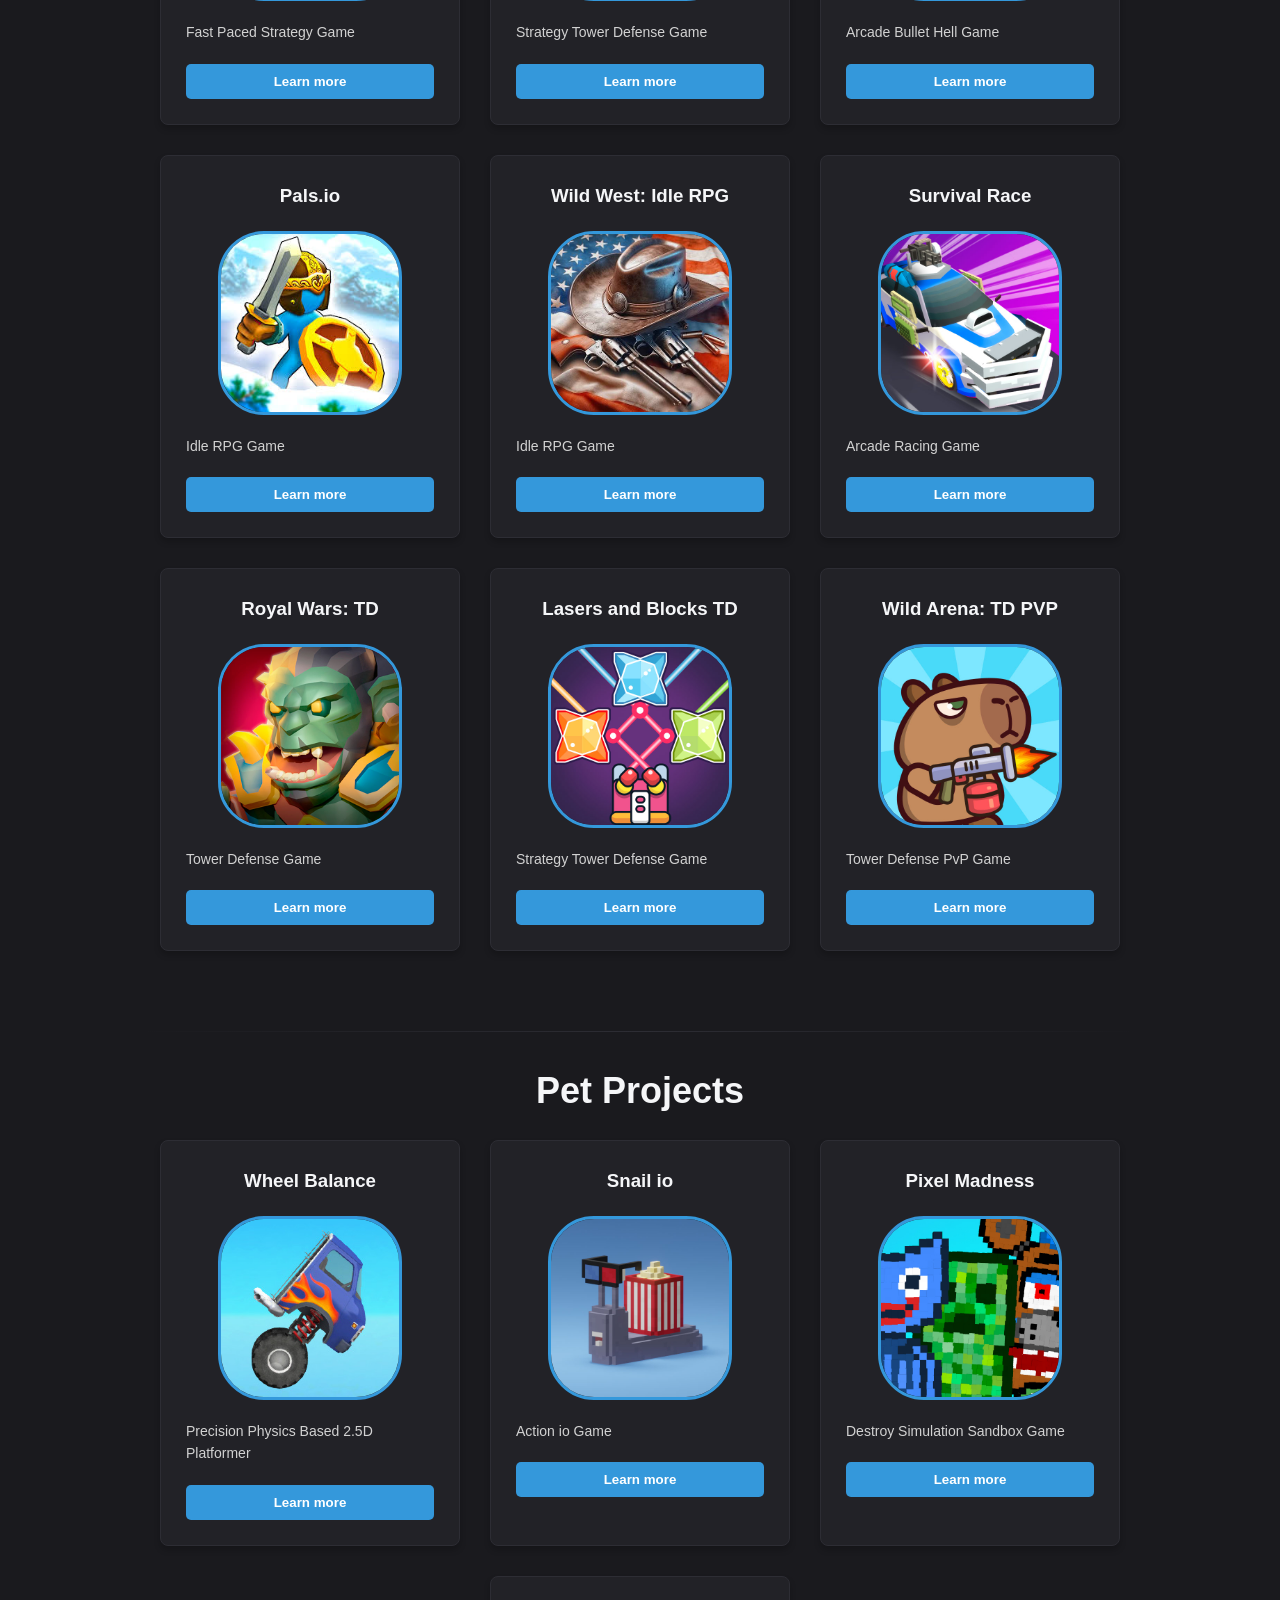
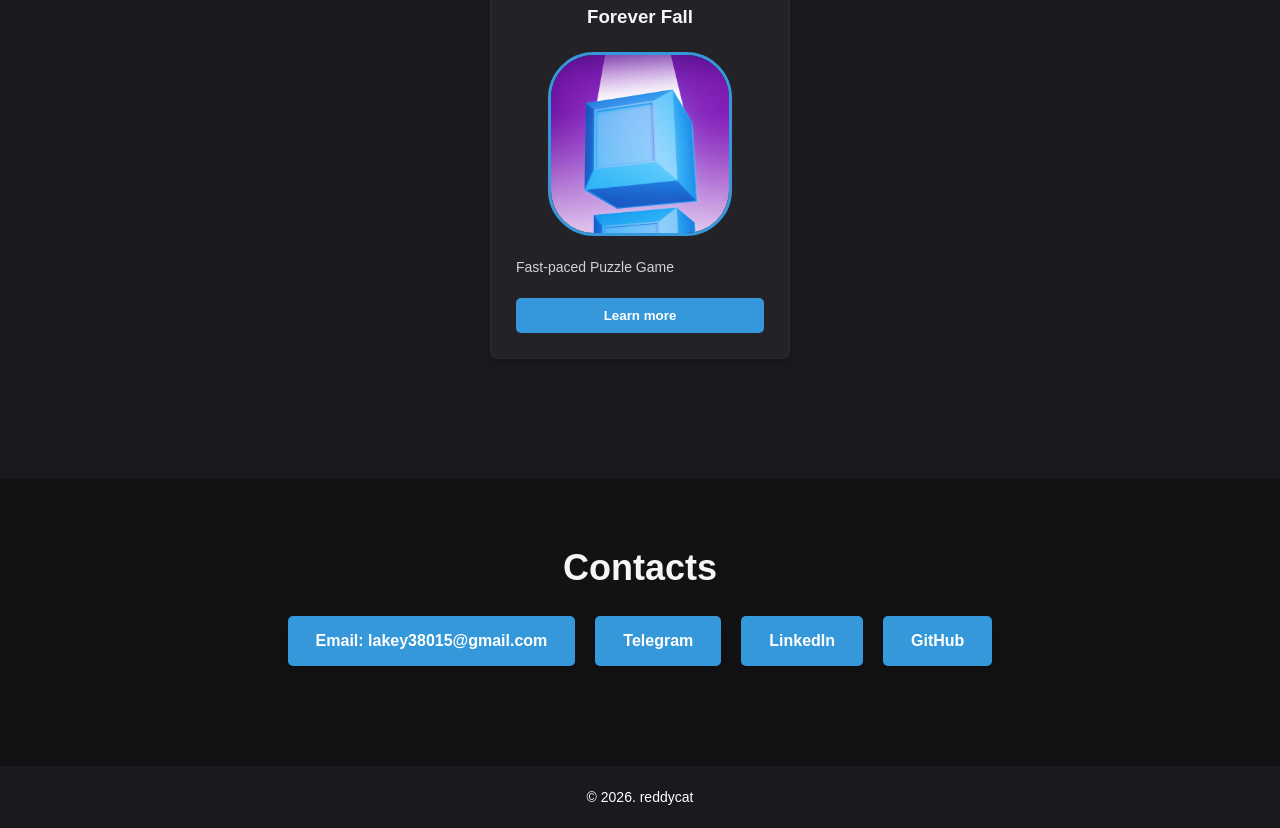
==== commit 0b5c4956: "[dev] Added video url" ====
--- a/index.html
+++ b/index.html
@@ -30,7 +30,7 @@
             </div>
 
             <p class="about-description">
-                I make video games using Unity Engine for <b>5 years</b> now.<br>Welcome to my portfolio!
+                I make video games<br>using Unity Engine for <b>5 years</b> now.<br>Welcome to my portfolio!
             </p>
             
 
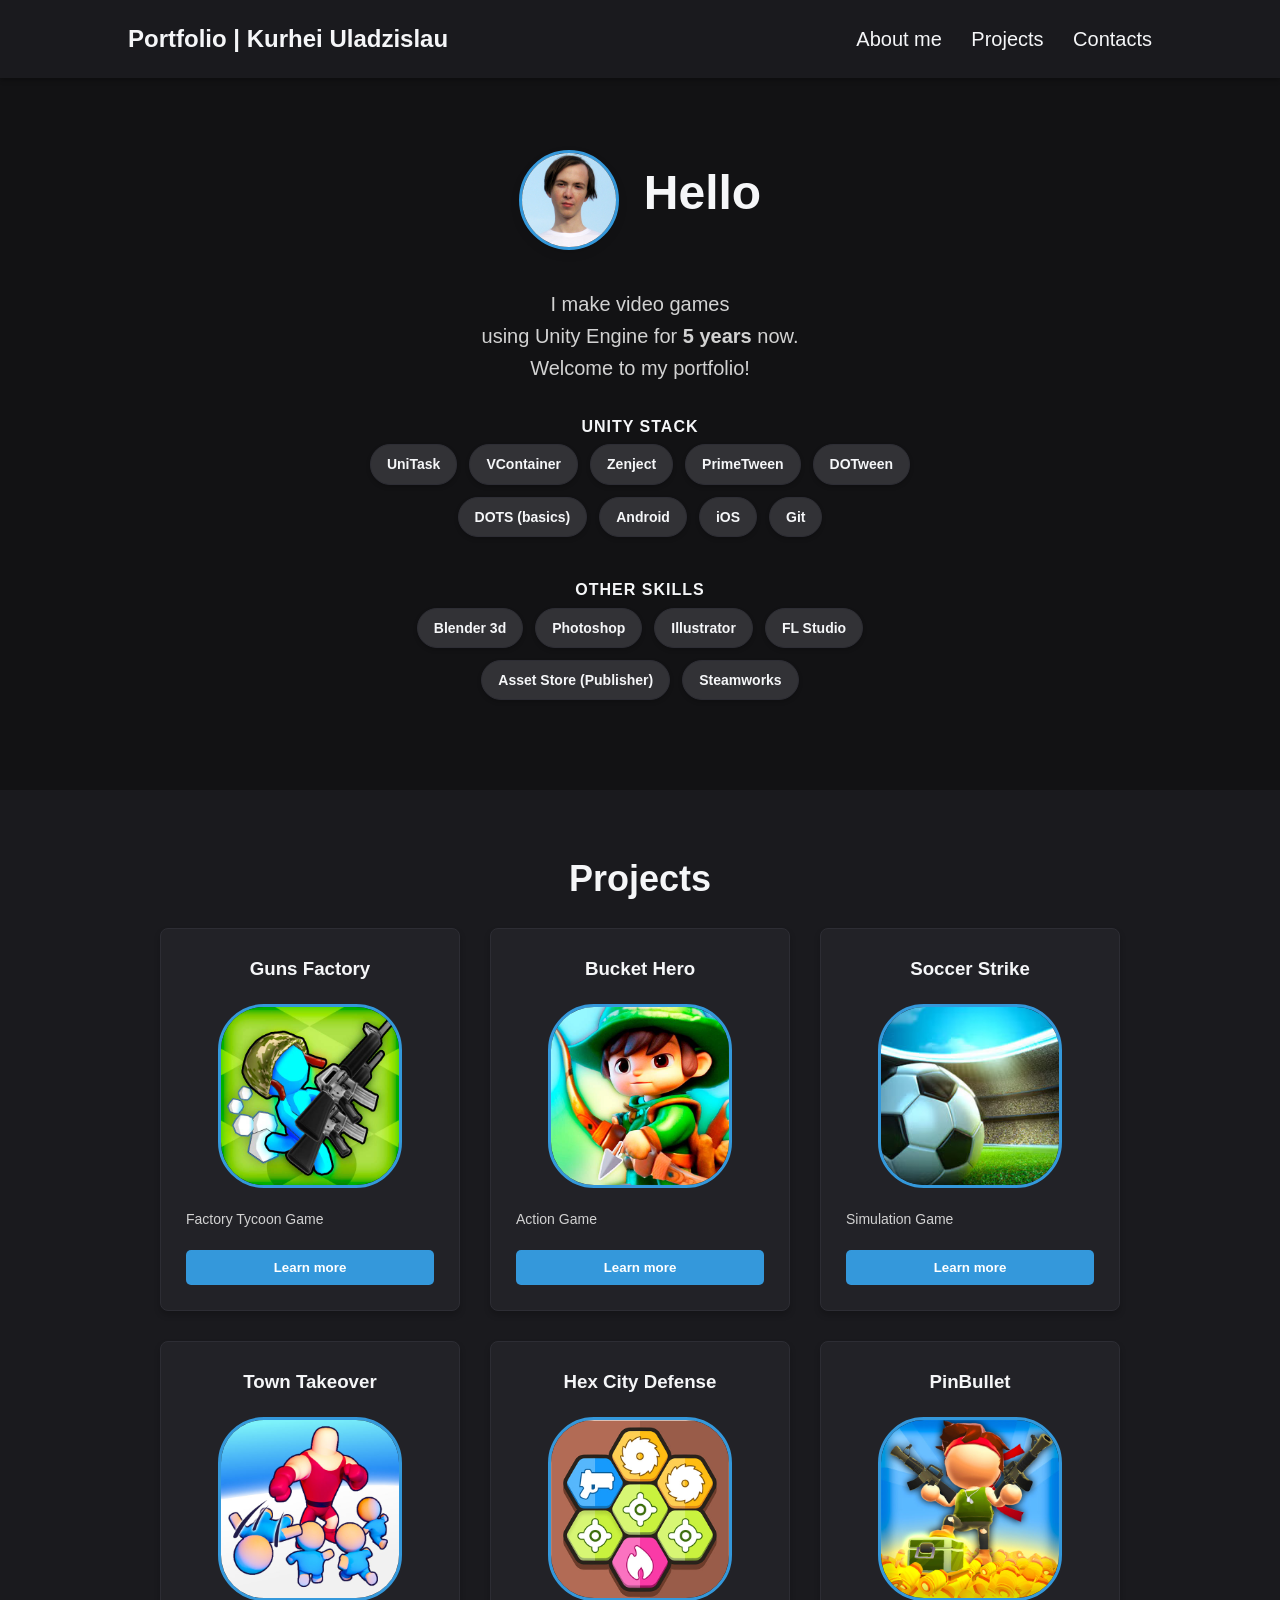
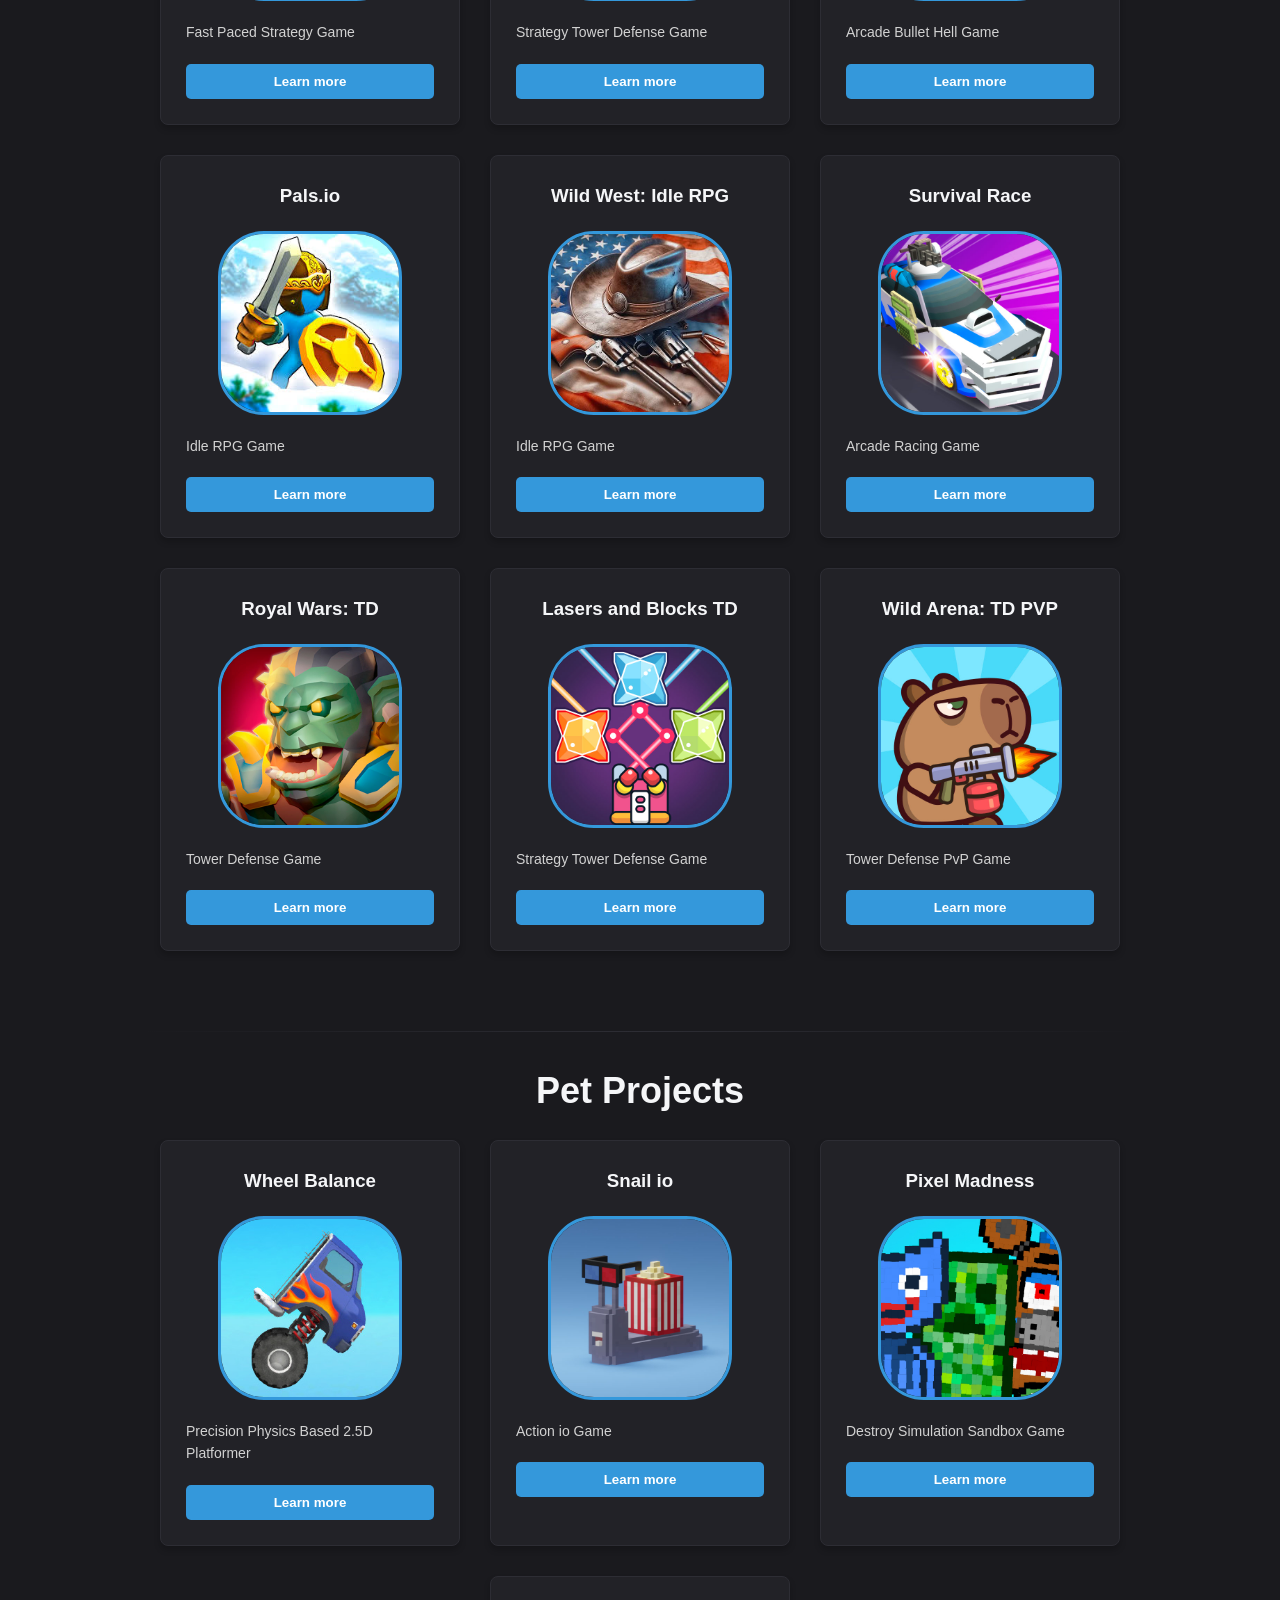
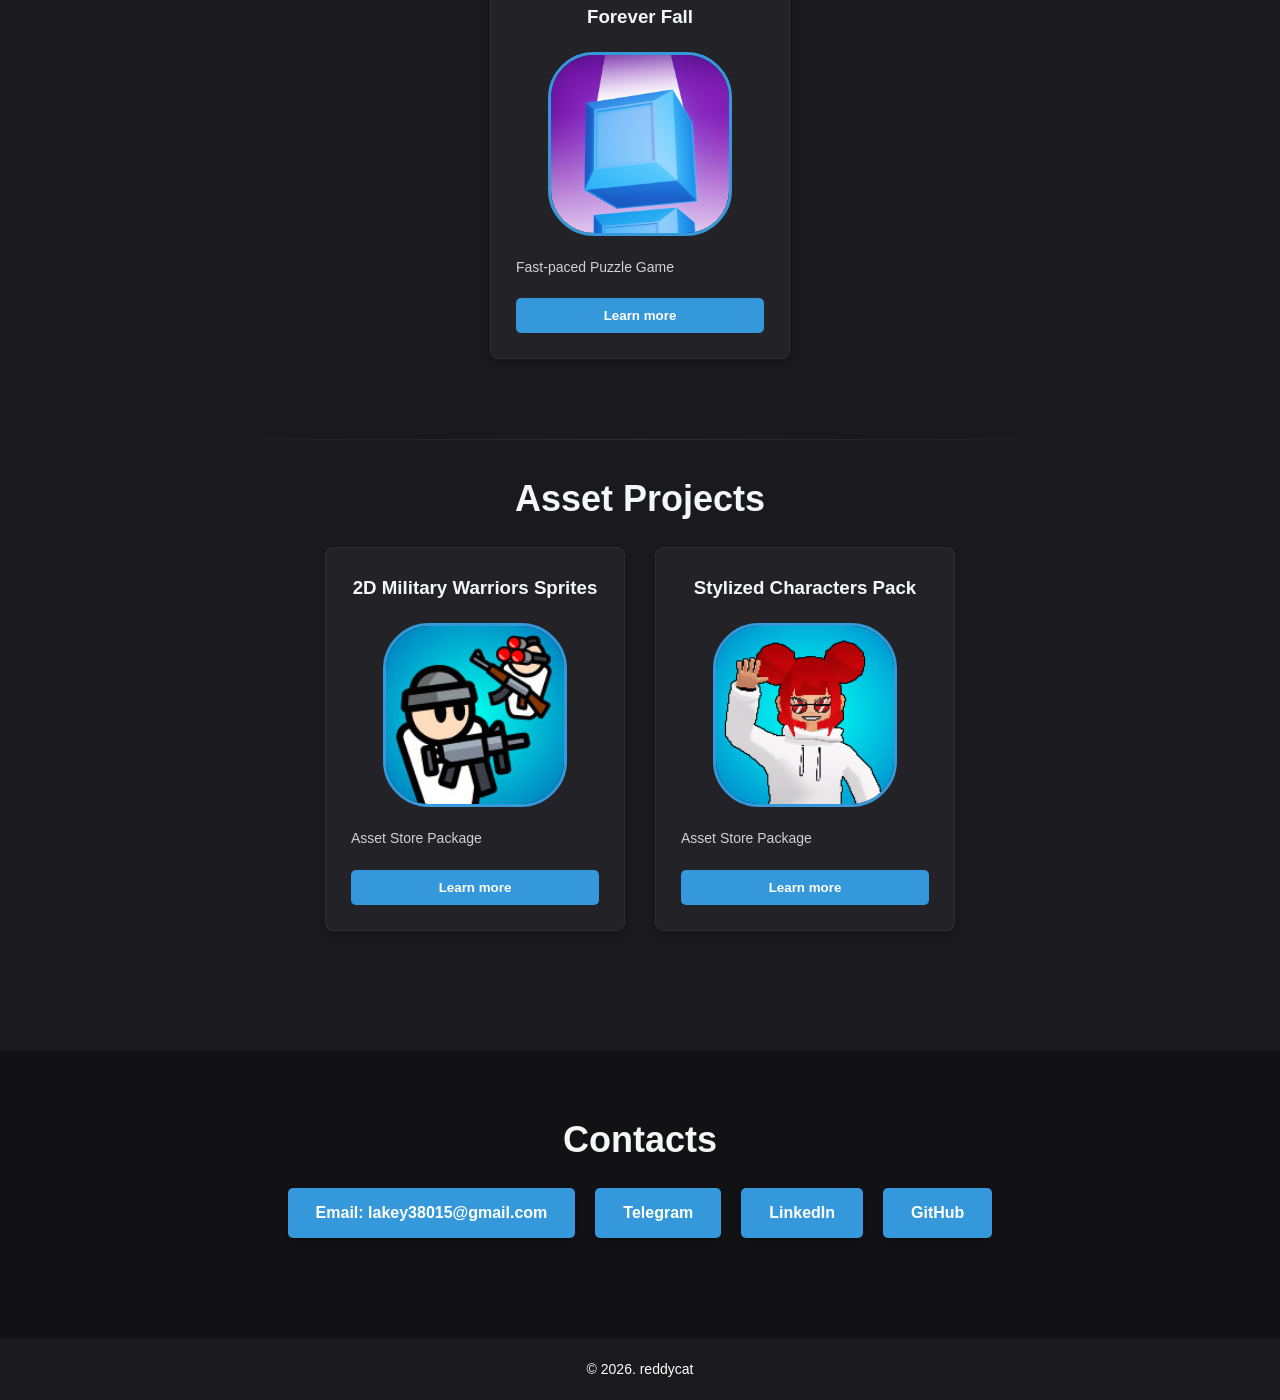
==== commit 0acd4f57: "Asset projects section" ====
--- a/index.html
+++ b/index.html
@@ -3,7 +3,9 @@
 <head>
     <meta charset="UTF-8">
     <meta name="viewport" content="width=device-width, initial-scale=1.0">
+	<meta name="author" content="Uladzislau Kurhei">
     <title>PORTFOLIO | Kurhei Uladzislau</title>
+	<link rel="icon" href="favicon.svg" type="image/svg+xml">
     <link rel="stylesheet" href="style.css">
 </head>
 <body>
@@ -72,9 +74,14 @@
         <div class="projects-grid" id="projectsGrid"></div>
     </section>
 
-    <section id="pet-projects" class="projects-section project-group project-group-last">
+    <section id="pet-projects" class="projects-section project-group">
         <h2>Pet Projects</h2>
         <div class="projects-grid" id="petProjectsGrid"></div>
+    </section>
+
+    <section id="asset-projects" class="projects-section project-group project-group-last">
+        <h2>Asset Projects</h2>
+        <div class="projects-grid" id="assetProjectsGrid"></div>
     </section>
 
     <!-- End project sections -->
--- a/style.css
+++ b/style.css
@@ -142,10 +142,6 @@
         width: 100px;
         height: 100px;
     }
-    
-    .about-greeting h1 {
-        font-size: 48px;
-    }
 
     section[id] {
         scroll-margin-top: 50px;
@@ -240,7 +236,7 @@
     max-width: 1000px;
     height: 1px;
     background: linear-gradient(to right, transparent, var(--border-color), transparent);
-    margin: 0 auto 30px; /* Отступ до заголовка */
+    margin: 0 auto 30px;
 }
 
 .projects-grid {
@@ -248,6 +244,10 @@
     flex-wrap: wrap;
     gap: 30px;
     justify-content: center;
+
+    max-width: 1320px;
+    margin: 0 auto;
+    width: 100%;
 }
 
 .project-card {
@@ -255,7 +255,7 @@
     border: 1px solid var(--border-color);
     border-radius: 8px;
     padding: 25px;
-    flex: 1 1 300px;
+    flex: 0 0 300px;
     max-width: 300px;
     box-shadow: 0 4px 6px var(--shadow-light);
     transition: transform 0.1s ease-out, box-shadow 0.5s ease;
@@ -672,14 +672,23 @@
         flex-direction: column;
         padding: 15px;
     }
+    .logo {
+        font-size: 20px;
+        text-align: center;
+        white-space: nowrap;
+    }
     .navbar {
-        margin-top: 15px;
+        margin-top: 10px;
     }
     .navbar a {
-        margin: 0 10px;
+        margin: 0 8px;
+        font-size: 16px;
     }
     .about-content h1 {
         font-size: 36px;
+    }
+    .about-greeting h1 {
+        font-size: 48px;
     }
     .project-card {
         width: 100%;
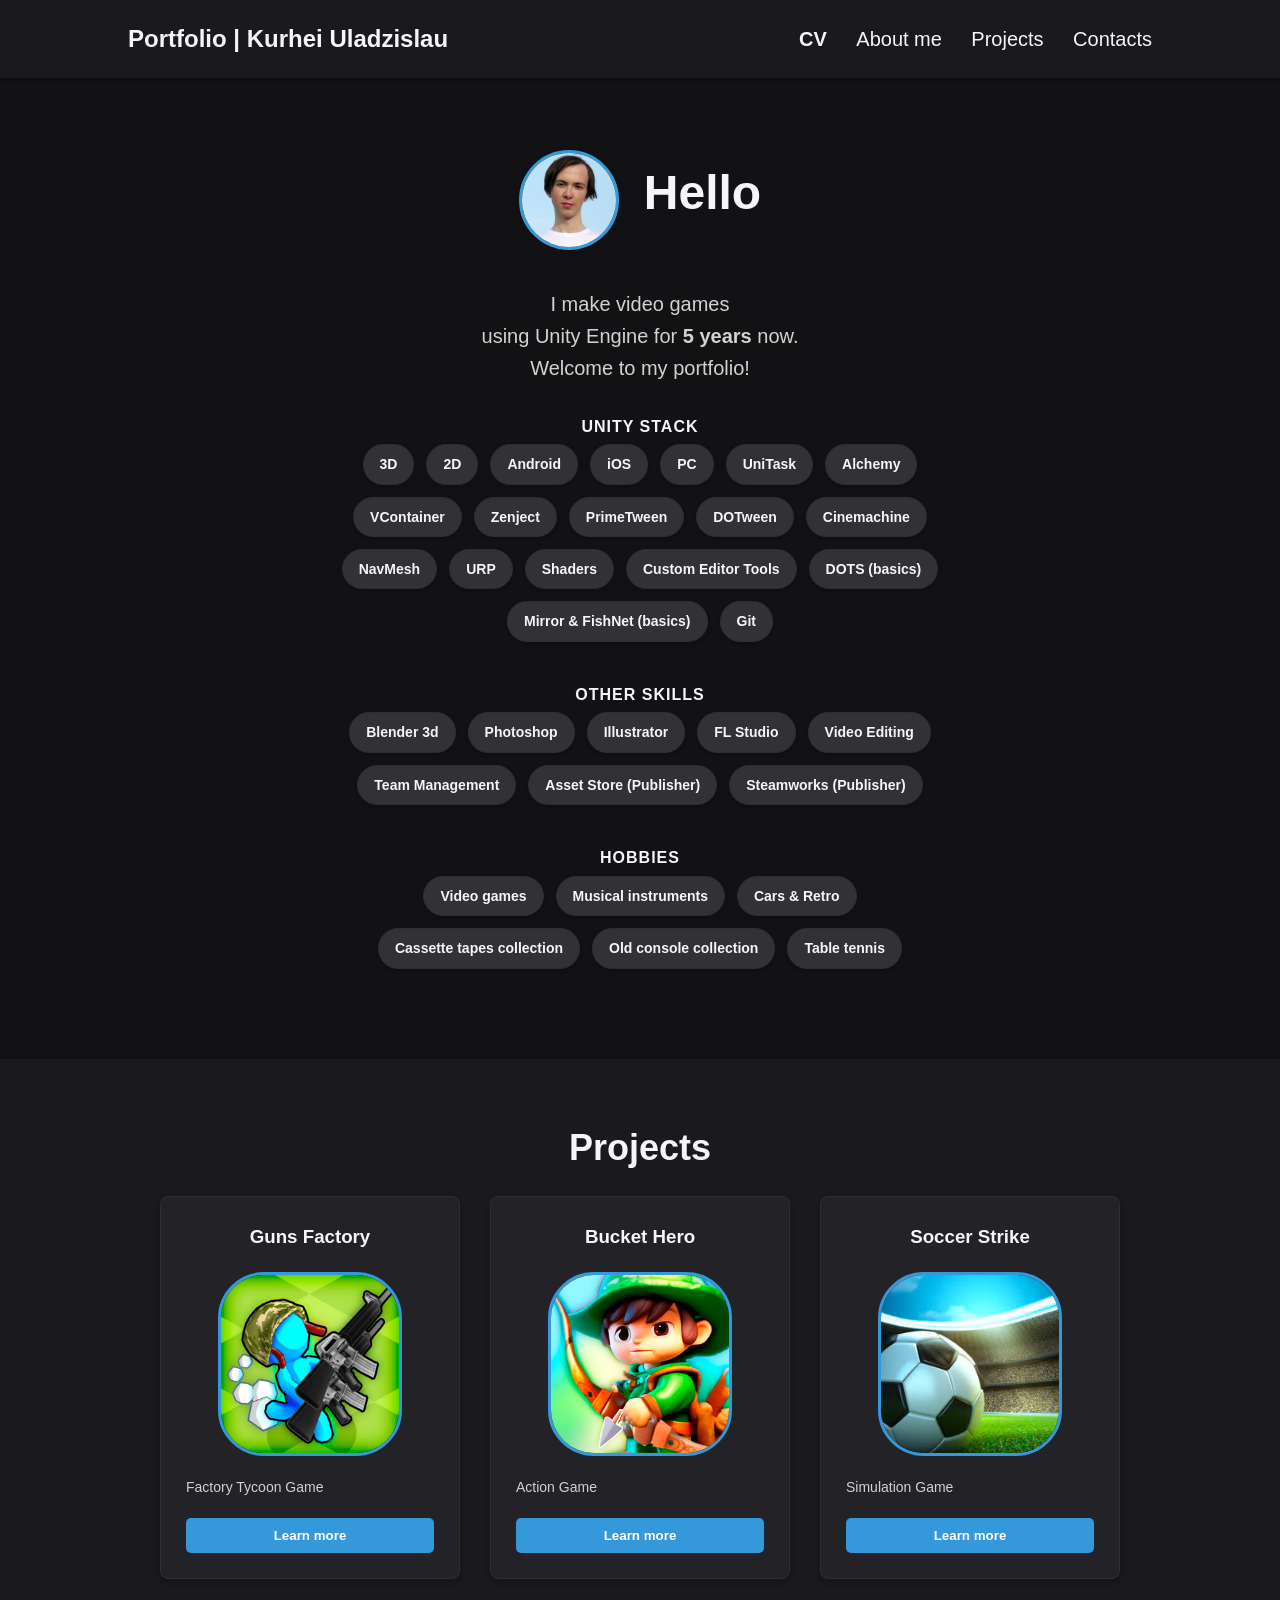
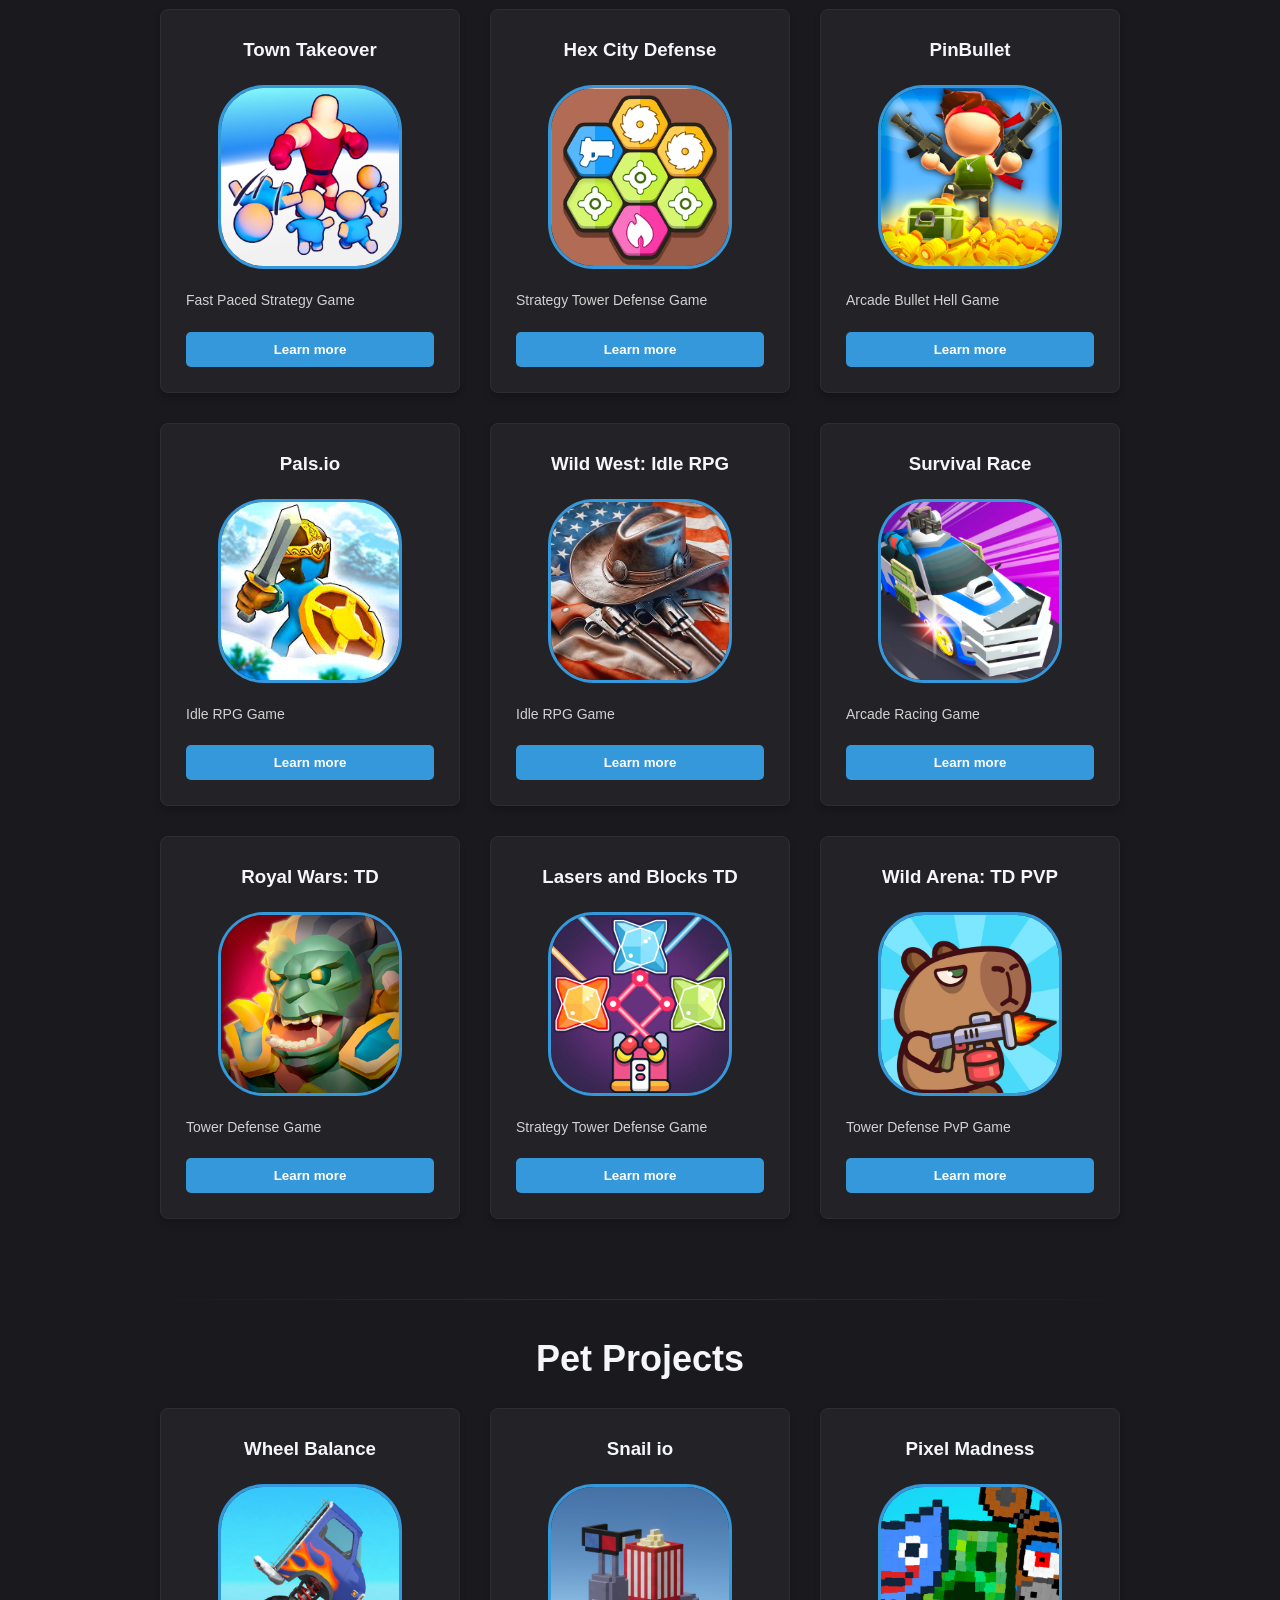
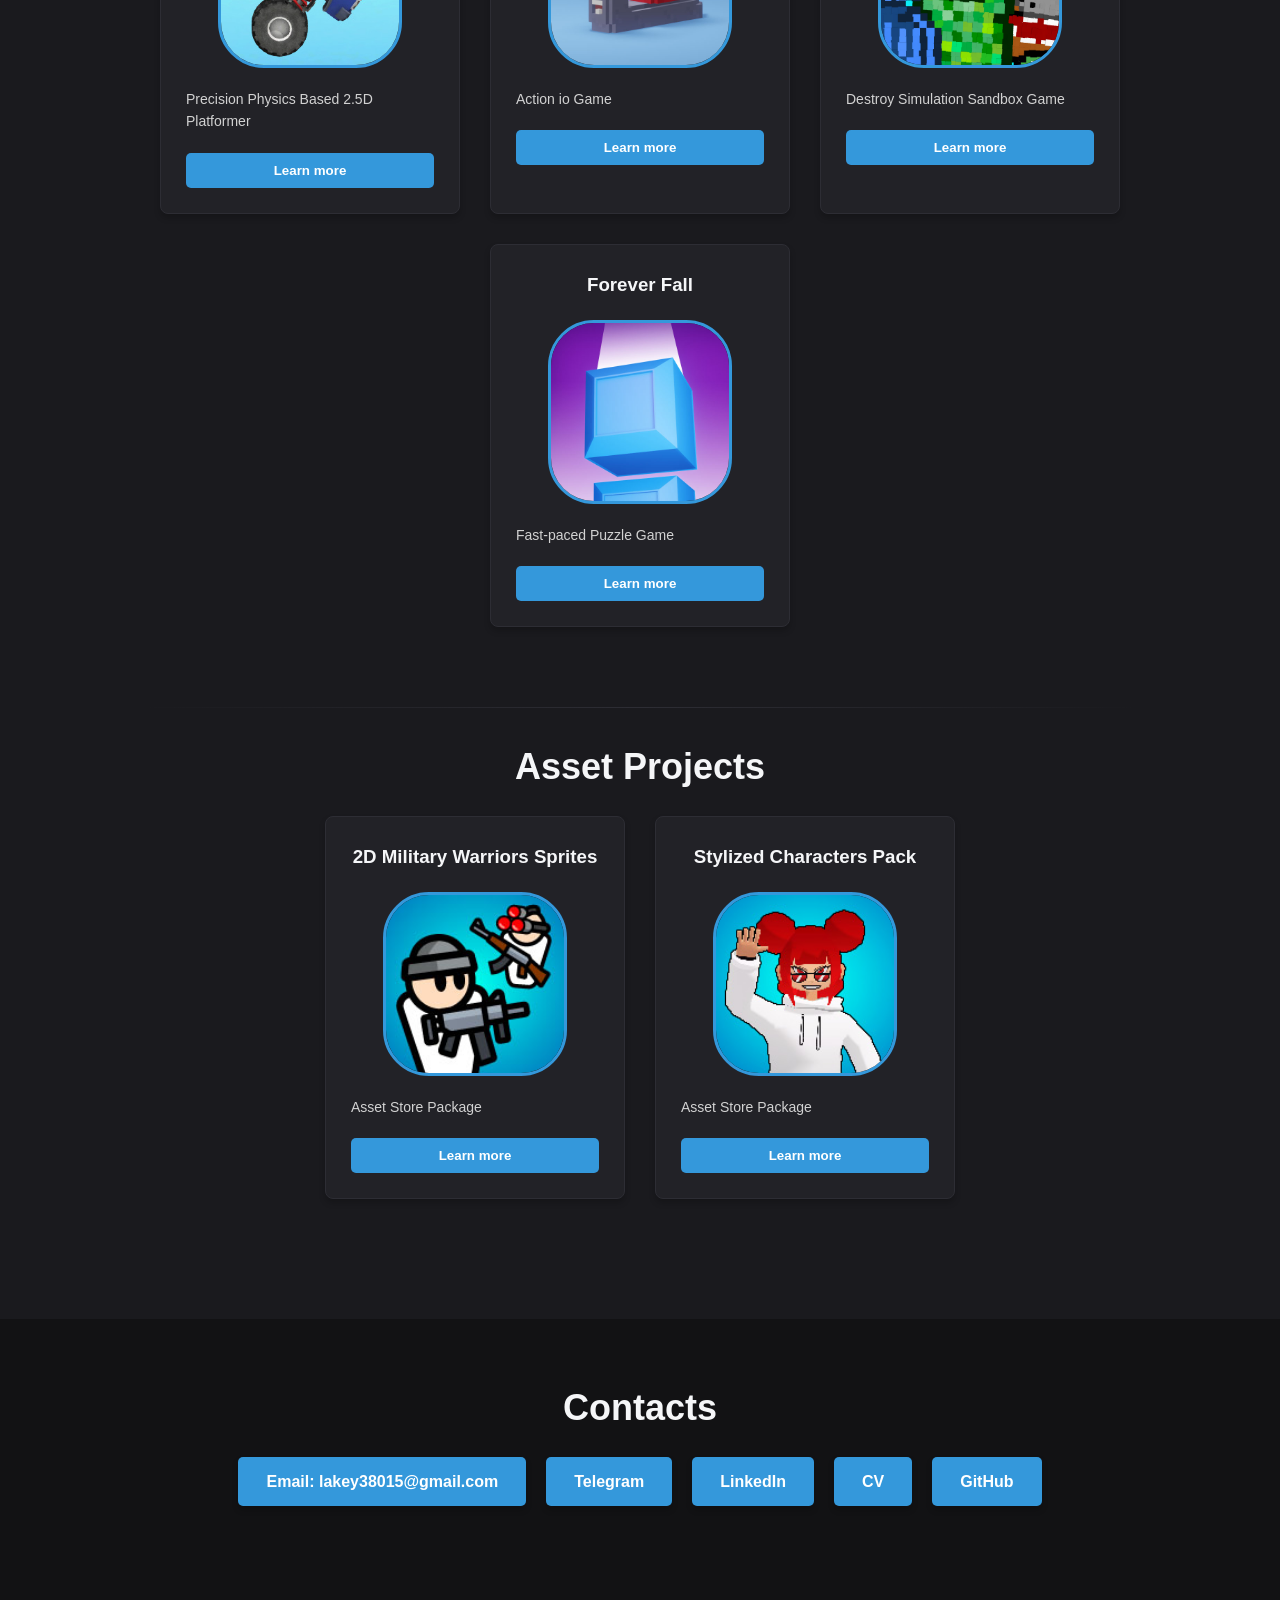
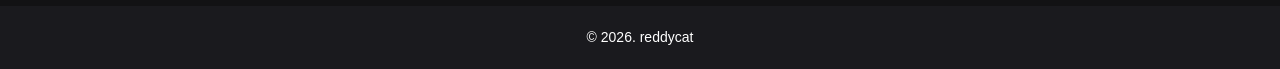
==== commit 76e623d3: "CV added" ====
--- a/index.html
+++ b/index.html
@@ -13,6 +13,7 @@
     <header class="header">
         <a href="#" class="logo">Portfolio | Kurhei Uladzislau</a>
         <nav class="navbar">
+            <b><a href="cv.pdf" target="_blank" rel="noopener noreferrer">CV</a></b>
             <a href="#about">About me</a>
             <a href="#projects">Projects</a>
             <a href="#contacts">Contacts</a>
@@ -32,21 +33,31 @@
             </div>
 
             <p class="about-description">
-                I make video games<br>using Unity Engine for <b>5 years</b> now.<br>Welcome to my portfolio!
+                I make video games<br>using Unity Engine for <b><span id="experience-years">5</span> years</b> now.<br>Welcome to my portfolio!
             </p>
             
 
             <div class="about-skills-wrapper">
                 <h3 class="skills-title">Unity stack</h3>
                 <div class="about-skills">
+                    <span class="skill-tag">3D</span>
+                    <span class="skill-tag">2D</span>
+                    <span class="skill-tag">Android</span>
+                    <span class="skill-tag">iOS</span>
+                    <span class="skill-tag">PC</span>
                     <span class="skill-tag">UniTask</span>
+                    <span class="skill-tag">Alchemy</span>
                     <span class="skill-tag">VContainer</span>
                     <span class="skill-tag">Zenject</span>
                     <span class="skill-tag">PrimeTween</span>
                     <span class="skill-tag">DOTween</span>
+                    <span class="skill-tag">Cinemachine</span>
+                    <span class="skill-tag">NavMesh</span>
+                    <span class="skill-tag">URP</span>
+                    <span class="skill-tag">Shaders</span>
+                    <span class="skill-tag">Custom Editor Tools</span>
                     <span class="skill-tag">DOTS (basics)</span>
-                    <span class="skill-tag">Android</span>
-                    <span class="skill-tag">iOS</span>
+                    <span class="skill-tag">Mirror & FishNet (basics)</span>
                     <span class="skill-tag">Git</span>
                 </div>
             </div>
@@ -58,8 +69,22 @@
                     <span class="skill-tag">Photoshop</span>
                     <span class="skill-tag">Illustrator</span>
                     <span class="skill-tag">FL Studio</span>
+                    <span class="skill-tag">Video Editing</span>
+                    <span class="skill-tag">Team Management</span>
                     <span class="skill-tag">Asset Store (Publisher)</span>
-                    <span class="skill-tag">Steamworks</span>
+                    <span class="skill-tag">Steamworks (Publisher)</span>
+                </div>
+            </div>
+
+            <div class="about-skills-wrapper">
+                <h3 class="skills-title">Hobbies</h3>
+                <div class="about-skills">
+                    <span class="skill-tag">Video games</span>
+                    <span class="skill-tag">Musical instruments</span>
+                    <span class="skill-tag">Cars & Retro</span>
+                    <span class="skill-tag">Cassette tapes collection</span>
+                    <span class="skill-tag">Old console collection</span>
+                    <span class="skill-tag">Table tennis</span>
                 </div>
             </div>
         </div>
@@ -97,15 +122,15 @@
         </div>
     </div>
 
-<div class="modal-overlay image-preview-modal" id="imageModal">
-    <div class="image-preview-content">
-        <button class="gallery-btn prev-btn">&lsaquo;</button>
-        <button class="gallery-btn next-btn">&rsaquo;</button>
-        
-        <button class="modal-close">&times;</button>
-        <img id="previewImage" src="" alt="Крупный просмотр">
+    <div class="modal-overlay image-preview-modal" id="imageModal">
+        <div class="image-preview-content">
+            <button class="gallery-btn prev-btn">&lsaquo;</button>
+            <button class="gallery-btn next-btn">&rsaquo;</button>
+            
+            <button class="modal-close">&times;</button>
+            <img id="previewImage" src="" alt="Крупный просмотр">
+        </div>
     </div>
-</div>
 
     <section id="contacts" class="contacts-section">
         <h2>Contacts</h2>
@@ -113,6 +138,7 @@
             <a href="mailto:lakey38015@gmail.com" class="contact-item">Email: lakey38015@gmail.com</a>
             <a href="https://t.me/reddycat" target="_blank" class="contact-item">Telegram</a>
             <a href="https://www.linkedin.com/in/uladzislau-kurhei/" target="_blank" class="contact-item">LinkedIn</a>
+            <a href="cv.pdf" target="_blank" class="contact-item">CV</a>
             <a href="https://github.com/MrBelarus" target="_blank" class="contact-item">GitHub</a>
         </div>
     </section>
--- a/style.css
+++ b/style.css
@@ -258,10 +258,17 @@
     flex: 0 0 300px;
     max-width: 300px;
     box-shadow: 0 4px 6px var(--shadow-light);
-    transition: transform 0.1s ease-out, box-shadow 0.5s ease;
-}
-
-.project-card:hover {
+    opacity: 0;
+    transform: translateY(30px);
+}
+
+.project-card.fade-in {
+    opacity: 1;
+    transform: translateY(0);
+    transition: transform 0.1s ease-out, box-shadow 0.5s ease, opacity 0.5s ease;
+}
+
+.project-card.fade-in:hover {
     transform: scale(1.05);
     box-shadow: 0 4px 8px var(--shadow-hover);
 }
